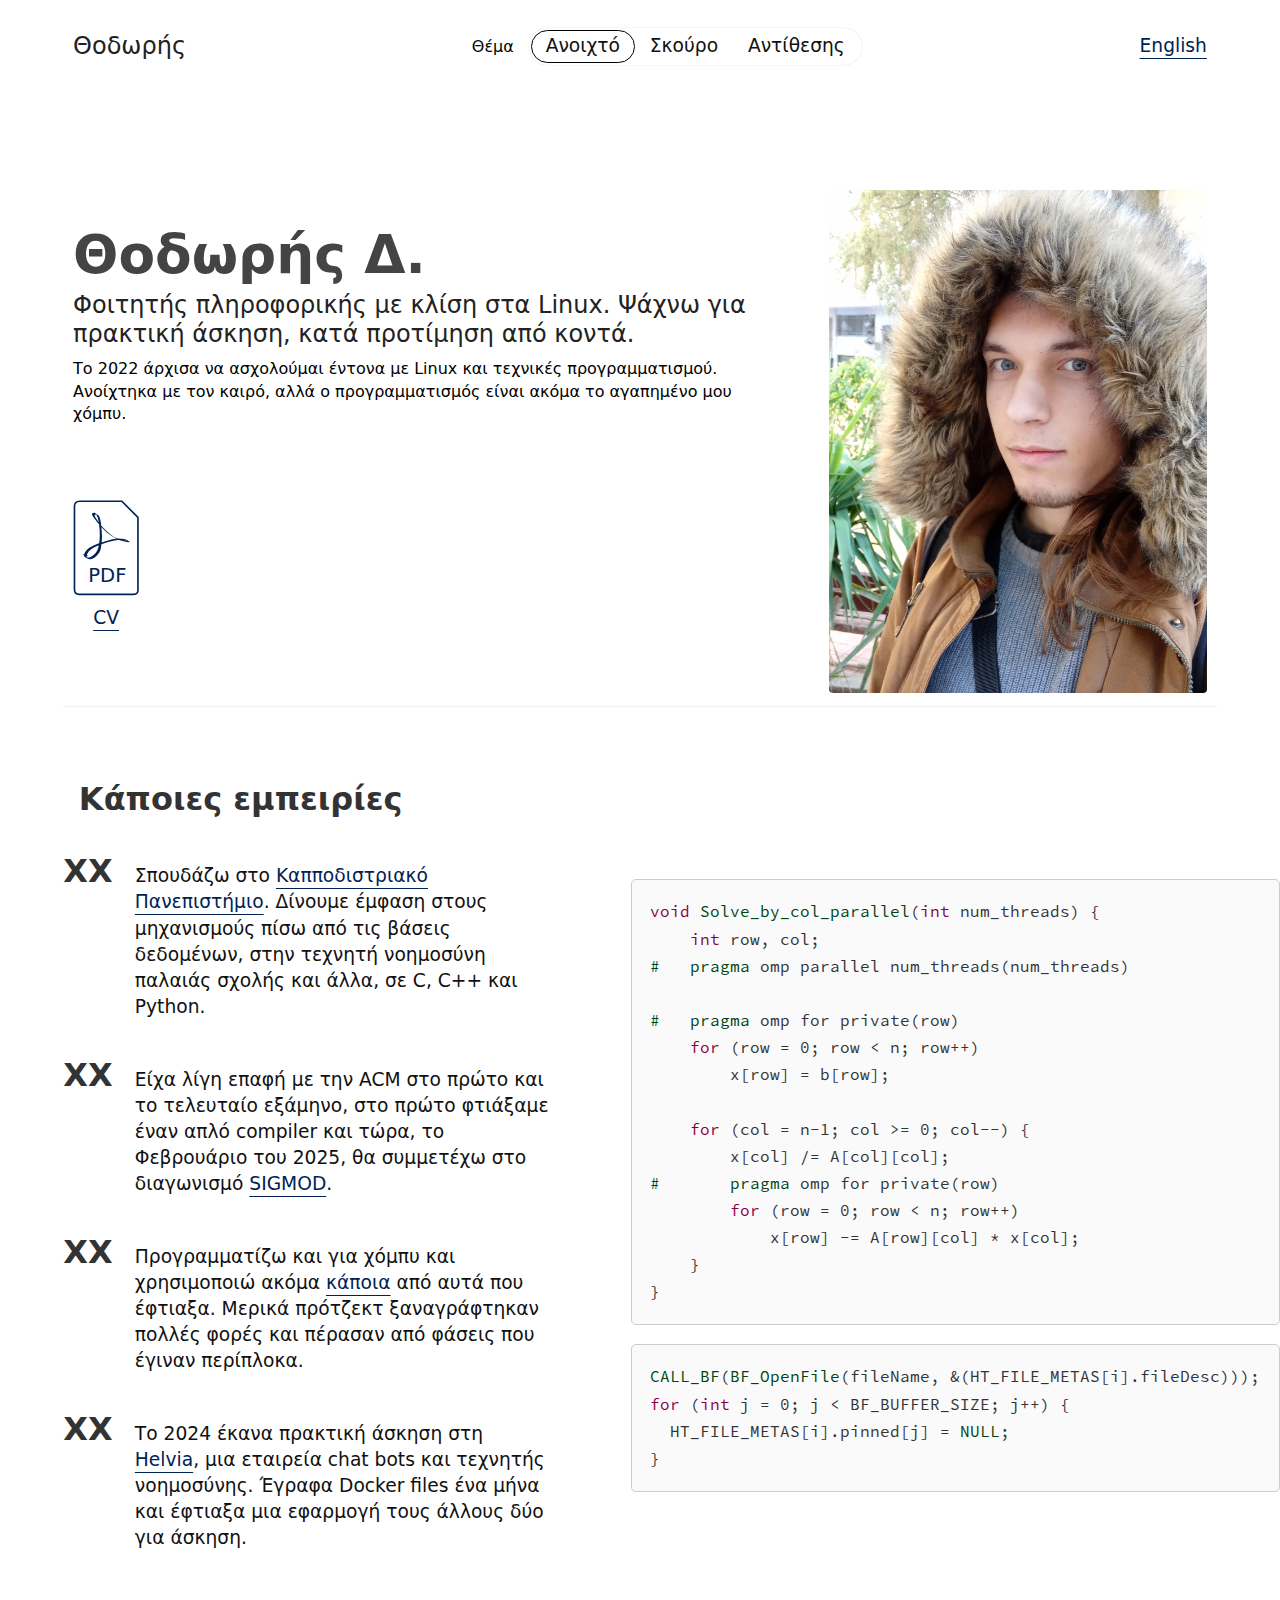
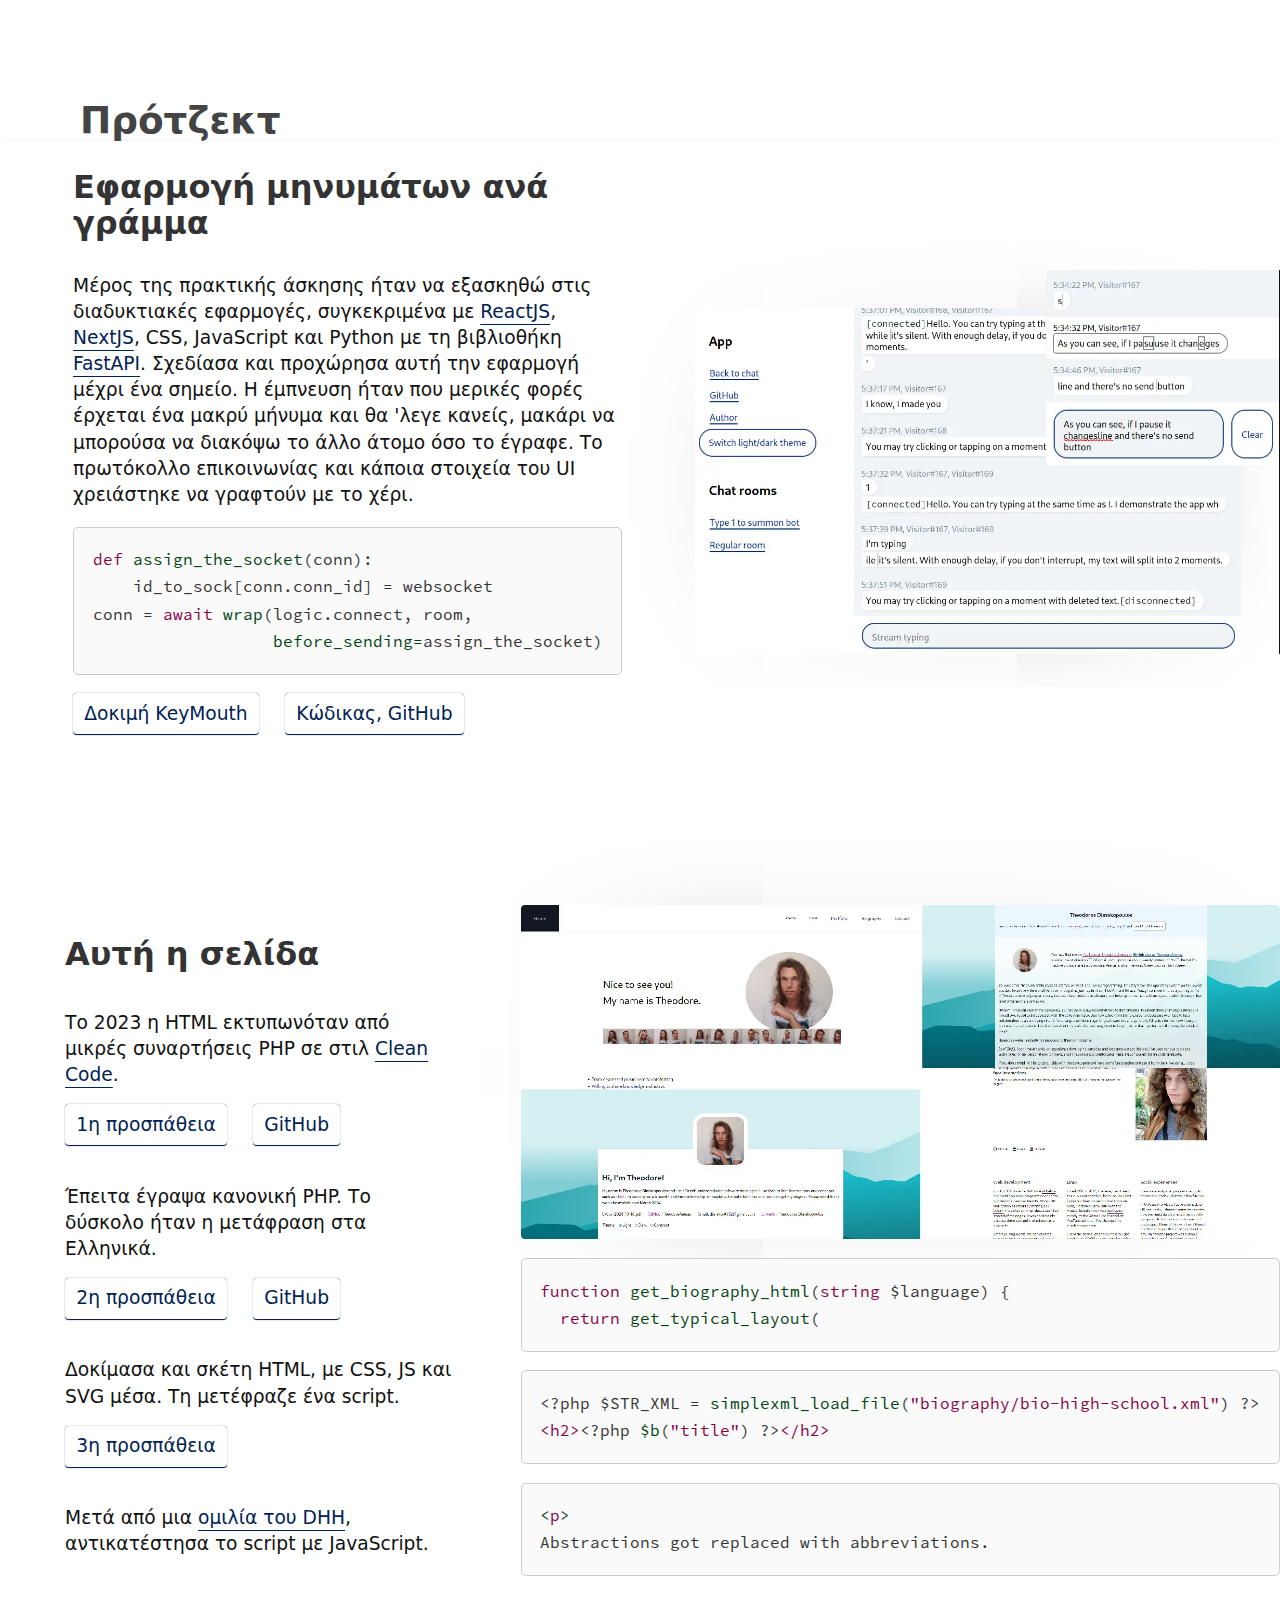
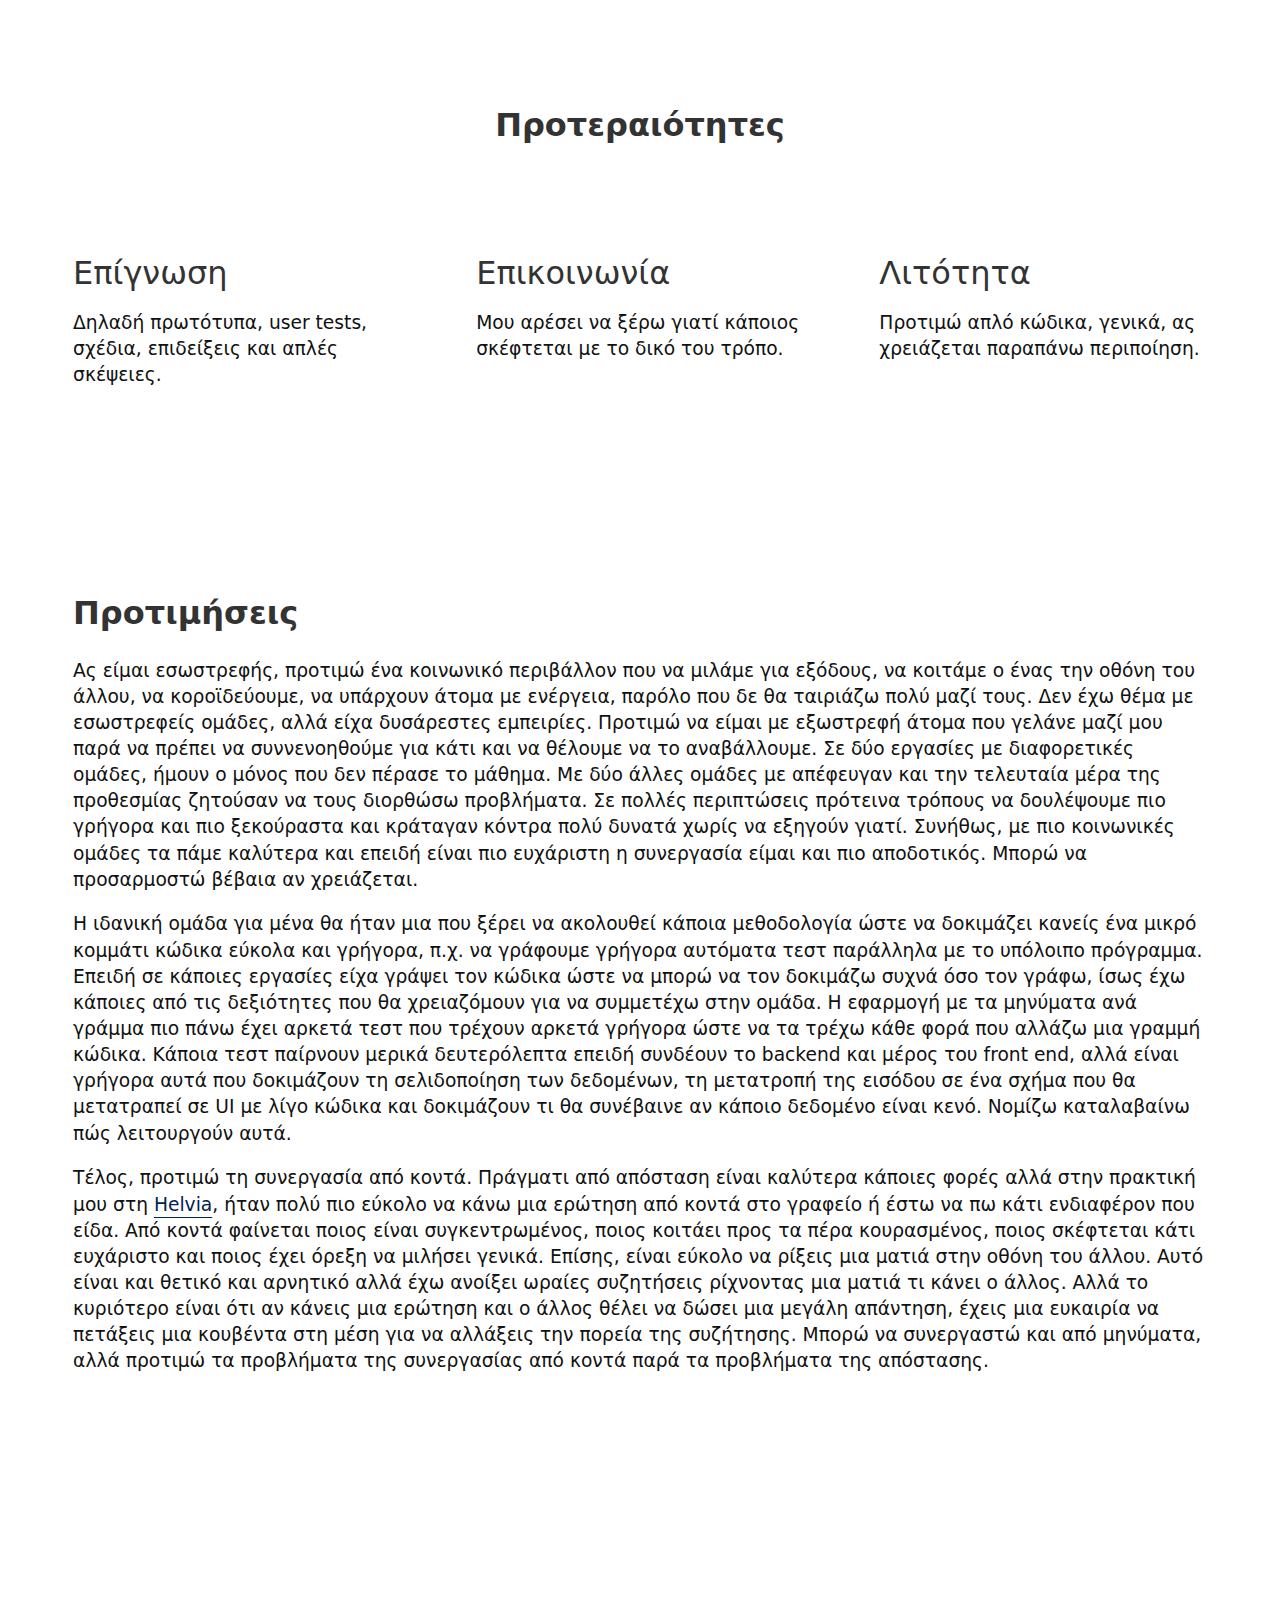
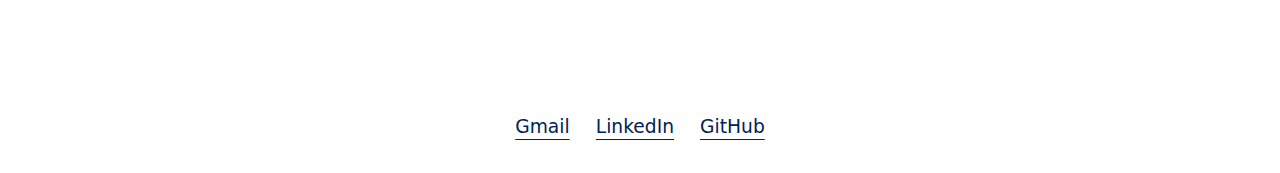
==== index-el.html @ aaf37c6c "could serve it like this" ====
<!DOCTYPE HTML>
<html lang="el">
  <head>
    <title>Θοδωρής Δημακόπουλος</title>
    <meta name="description" content="Χαρτοφυλάκιο για εργοδότες">
    <meta name="viewport" content="width=device-width, initial-scale=1">
    <meta charset="UTF-8">
    <meta name="robots" content="index, follow">
    <link rel="icon" href="favicon.ico">
    <link rel="stylesheet" href="style.css">
    <script src="globals.js"></script>
  </head>
  <body>
    <div id="localization-structure">
      <ol>
        <li>
          <ol>
            <li>Θοδωρής</li>
            <li>Θέμα</li>
            <li>
              <ol>
                <li>Ανοιχτό</li>
                <li>Σκούρο</li>
                <li>Αντίθεσης</li>
              </ol>
            </li>
            <li><u at=english>English</u></li>
          </ol>
          <li>
            <h2>
              <span></span><b>Θοδωρής Δ.</b>
            </h2>
            <big>
              Φοιτητής πληροφορικής με κλίση στα Linux. Ψάχνω για πρακτική άσκηση, κατά προτίμηση από κοντά.
            </big>
            <p>
              Το 2022 άρχισα να ασχολούμαι έντονα με Linux και τεχνικές προγραμματισμού. Ανοίχτηκα με τον καιρό, αλλά ο προγραμματισμός είναι ακόμα το αγαπημένο μου χόμπυ.
            </p>
            <i>αντρικό πρόσωπο με χνουδωτή κουκούλα, μαλλί κάτω από τον όμο και πράσινα μάτια</i>
          </li>
        </li>
        <li>
          <h2>Κάποιες εμπειρίες</h2>
          <ol>
            <li>
              Σπουδάζω στο <u at=uni>Καπποδιστριακό Πανεπιστήμιο</u>. Δίνουμε έμφαση στους μηχανισμούς πίσω από τις βάσεις δεδομένων, στην τεχνητή νοημοσύνη παλαιάς σχολής και άλλα, σε C, C++ και Python.
            </li>
            <li>
              Είχα λίγη επαφή με την ACM στο πρώτο και το τελευταίο εξάμηνο, στο πρώτο φτιάξαμε έναν απλό compiler και τώρα, το Φεβρουάριο του 2025, θα συμμετέχω στο διαγωνισμό <u at=sigmod>SIGMOD</u>.
            </li>
            <li>
              Προγραμματίζω και για χόμπυ και χρησιμοποιώ ακόμα <u at=scmd>κάποια</u> από αυτά που έφτιαξα. Μερικά πρότζεκτ ξαναγράφτηκαν πολλές φορές και πέρασαν από φάσεις που έγιναν περίπλοκα.
            </li>
            <li>
              Το 2024 έκανα πρακτική άσκηση στη <u at=helvia>Helvia</u>, μια εταιρεία chat bots και τεχνητής νοημοσύνης. Έγραφα Docker files ένα μήνα και έφτιαξα μια εφαρμογή τους άλλους δύο για άσκηση.
            </li>
          </ol>
        </li>
        <li>
          <h2>Πρότζεκτ</h2>
          <ol>
            <li>
              <h3><u at=keymouth>Εφαρμογή μηνυμάτων ανά γράμμα</u></h3>
              <p>
                Μέρος της πρακτικής άσκησης ήταν να εξασκηθώ στις διαδυκτιακές εφαρμογές, συγκεκριμένα με <u at=reactjs>ReactJS</u>, <u at=nextjs>NextJS</u>, CSS, JavaScript και Python με τη βιβλιοθήκη <u at=fastapi>FastAPI</u>. Σχεδίασα και προχώρησα αυτή την εφαρμογή μέχρι ένα σημείο. Η έμπνευση ήταν που μερικές φορές έρχεται ένα μακρύ μήνυμα και θα 'λεγε κανείς, μακάρι να μπορούσα να διακόψω το άλλο άτομο όσο το έγραφε. Το πρωτόκολλο επικοινωνίας και κάποια στοιχεία του UI χρειάστηκε να γραφτούν με το χέρι.
              </p>
              <p>Δοκιμή KeyMouth</p>
              <p>Κώδικας, GitHub</p>
              <i>Εφαρμογή μηνυμάτων που το πεδίο εισαγωγής λέει stream typing και ένα πλαϊνό μενού έχει συνδέσμους σε δύο εικονικά δωμάτια και στο GitHub.</i>
              <i>Εφαρμογή μηνυμάτων με κουμπί clear αντί για κουμπί αποστολή, το πεδίο εισαγωγής έχει το ίδιο κείμενο με δύο μηνύματα και τα σβησμένα γράμματα φαίνονται και έχουν και περίγραμμα.</i>
            </li>
            <li>
              <h3><u at=pfgh>Αυτή η σελίδα</u></h3>
              <p>
                Το 2023 η HTML εκτυπωνόταν από μικρές συναρτήσεις PHP σε στιλ <u at=cleancode>Clean Code</u>.
              </p>
              <u at=pf1>1η προσπάθεια</u>
              <u at=pf1gh>GitHub</u>
              <p>
                Έπειτα έγραψα κανονική PHP. Το δύσκολο ήταν η μετάφραση στα Ελληνικά.
              </p>
              <u at=pf2>2η προσπάθεια</u>
              <u at=pf2gh>GitHub</u>
              <p>
                Δοκίμασα και σκέτη HTML, με CSS, JS και SVG μέσα. Τη μετέφραζε ένα script.
              </p>
              <u at=pf3>3η προσπάθεια</u>
              <p>
                Μετά από μια <u at=nobuild>ομιλία του DHH</u>, αντικατέστησα το script με JavaScript.
              </p>
              <i>
                Τέσσερις οθόνες με ιστοσελίδα με το ίδιο πρόσωπο όπως αυτή αλλά διαφορετικά σχήματα, οι δύο έχουν βουνά στο υπόβαθρο.
              </i>
            </li>
          </ol>
        </li>
        <li>
          <h2>Προτεραιότητες</h2>
          <h3>Επίγνωση</h3>
          <p>
            Δηλαδή πρωτότυπα, user tests, σχέδια, επιδείξεις και απλές σκέψειες.
          </p>
          <h3>Επικοινωνία</h3>
          <p>
            Μου αρέσει να ξέρω γιατί κάποιος σκέφτεται με το δικό του τρόπο.
          </p>
          <h3>Λιτότητα</h3>
          <p>
            Προτιμώ απλό κώδικα, γενικά, ας χρειάζεται παραπάνω περιποίηση.
          </p>
        </li>
        <li>
          <h2>Προτιμήσεις</h2>
          <p>
            Ας είμαι εσωστρεφής, προτιμώ ένα κοινωνικό περιβάλλον που να μιλάμε για εξόδους, να κοιτάμε ο ένας την οθόνη του άλλου, να κοροϊδεύουμε, να υπάρχουν άτομα με ενέργεια, παρόλο που δε θα ταιριάζω πολύ μαζί τους. Δεν έχω θέμα με εσωστρεφείς ομάδες, αλλά είχα δυσάρεστες εμπειρίες. Προτιμώ να είμαι με εξωστρεφή άτομα που γελάνε μαζί μου παρά να πρέπει να συννενοηθούμε για κάτι και να θέλουμε να το αναβάλλουμε. Σε δύο εργασίες με διαφορετικές ομάδες, ήμουν ο μόνος που δεν πέρασε το μάθημα. Με δύο άλλες ομάδες με απέφευγαν και την τελευταία μέρα της προθεσμίας ζητούσαν να τους διορθώσω προβλήματα. Σε πολλές περιπτώσεις πρότεινα τρόπους να δουλέψουμε πιο γρήγορα και πιο ξεκούραστα και κράταγαν κόντρα πολύ δυνατά χωρίς να εξηγούν γιατί. Συνήθως, με πιο κοινωνικές ομάδες τα πάμε καλύτερα και επειδή είναι πιο ευχάριστη η συνεργασία είμαι και πιο αποδοτικός. Μπορώ να προσαρμοστώ βέβαια αν χρειάζεται.
          </p>
          <p>
            Η ιδανική ομάδα για μένα θα ήταν μια που ξέρει να ακολουθεί κάποια μεθοδολογία ώστε να δοκιμάζει κανείς ένα μικρό κομμάτι κώδικα εύκολα και γρήγορα, π.χ. να γράφουμε γρήγορα αυτόματα τεστ παράλληλα με το υπόλοιπο πρόγραμμα. Επειδή σε κάποιες εργασίες είχα γράψει τον κώδικα ώστε να μπορώ να τον δοκιμάζω συχνά όσο τον γράφω, ίσως έχω κάποιες από τις δεξιότητες που θα χρειαζόμουν για να συμμετέχω στην ομάδα. Η εφαρμογή με τα μηνύματα ανά γράμμα πιο πάνω έχει αρκετά τεστ που τρέχουν αρκετά γρήγορα ώστε να τα τρέχω κάθε φορά που αλλάζω μια γραμμή κώδικα. Κάποια τεστ παίρνουν μερικά δευτερόλεπτα επειδή συνδέουν το backend και μέρος του front end, αλλά είναι γρήγορα αυτά που δοκιμάζουν τη σελιδοποίηση των δεδομένων, τη μετατροπή της εισόδου σε ένα σχήμα που θα μετατραπεί σε UI με λίγο κώδικα και δοκιμάζουν τι θα συνέβαινε αν κάποιο δεδομένο είναι κενό. Νομίζω καταλαβαίνω πώς λειτουργούν αυτά.
          </p>
          <p>
            Τέλος, προτιμώ τη συνεργασία από κοντά. Πράγματι από απόσταση είναι καλύτερα κάποιες φορές αλλά στην πρακτική μου στη <u at=helvia>Helvia</u>, ήταν πολύ πιο εύκολο να κάνω μια ερώτηση από κοντά στο γραφείο ή έστω να πω κάτι ενδιαφέρον που είδα. Από κοντά φαίνεται ποιος είναι συγκεντρωμένος, ποιος κοιτάει προς τα πέρα κουρασμένος, ποιος σκέφτεται κάτι ευχάριστο και ποιος έχει όρεξη να μιλήσει γενικά. Επίσης, είναι εύκολο να ρίξεις μια ματιά στην οθόνη του άλλου. Αυτό είναι και θετικό και αρνητικό αλλά έχω ανοίξει ωραίες συζητήσεις ρίχνοντας μια ματιά τι κάνει ο άλλος. Αλλά το κυριότερο είναι ότι αν κάνεις μια ερώτηση και ο άλλος θέλει να δώσει μια μεγάλη απάντηση, έχεις μια ευκαιρία να πετάξεις μια κουβέντα στη μέση για να αλλάξεις την πορεία της συζήτησης. Μπορώ να συνεργαστώ και από μηνύματα, αλλά προτιμώ τα προβλήματα της συνεργασίας από κοντά παρά τα προβλήματα της απόστασης.
          </p>
        </li>
      </ol>
    </div>
  </body>
</html>
---- style.css ----
/*
 Copyright (c) 2024 Dimakopoulos Theodoros <dimakopt732@gmail.com>
 See LICENSE.
 Search for the string "/*---" in this file to jump to sections.
*/


/*--- Colors ---*/

:root { color-scheme: light dark; }

[data-sch=light] .bg { background-color: #fff; }
[data-sch=light] a,
[data-sch=light] a.fs1 { color: #025; }
[data-sch=light] a:visited { color: #302; }
[data-sch=light] .fs1, [data-sch=light] .fs1Marker::marker { color: #000; }
[data-sch=light] .fs2, [data-sch=light] .fs2Marker::marker { color: #111; }
[data-sch=light] .fs3, [data-sch=light] .fs3Marker::marker { color: #222; }
[data-sch=light] .fs4, [data-sch=light] .fs4Marker::marker { color: #333; }
[data-sch=light] .fs5, [data-sch=light] .fs5Marker::marker { color: #444; }
[data-sch=light] .fs6, [data-sch=light] .fs6Marker::marker { color: #444; }

[data-sch=contr] .bg { background-color: #000; }
[data-sch=contr] a,
[data-sch=contr] a.fs1 { color: #ff0; }
[data-sch=contr] a:visited { color: #ffa; }

.bg { background-color: #333; }
a,
a.fs1 { color: #bcf; }
a:visited { color: #dcd; }
.fs1, .fs1Marker::marker { color: #eee; }
.fs2, .fs2Marker::marker { color: #ddd; }
.fs3, .fs3Marker::marker { color: #ccc; }
.fs4, .fs4Marker::marker { color: #bbb; }
.fs5, .fs5Marker::marker { color: #bbb; }
.fs6, .fs6Marker::marker { color: #bbb; }

[data-sch=light] .code1 b { color: #804; }
[data-sch=light] .code1 i { color: #041; }
[data-sch=light] .code1 {
    background-color: #fafafa;
    border: 1px solid #ccc;
    color: #333;
}

[data-sch=contr] .code1 b { color: #ff0; }
[data-sch=contr] .code1 i { color: #fff; }
[data-sch=contr] .code1 {
    background-color: #000;
    border: 1px solid #777;
    color: #fff;
}

.code1 b { color: #da8; }
.code1 i { color: #dad; }
.code1 {
    background-color: #282828;
    border: 1px solid #444;
    color: #ccc;
}


/*--- Class independent styling ---*/

body { font-family: system-ui,sans-serif; margin: 0; }
a { text-underline-offset: 0.3em; }
input, label { cursor: pointer; }


/*--- Outlined links ---*/

.outlined {
    border-radius: 4px; border-bottom: 1px solid;
    display: inline-block; padding: 0.4em 0.6em;
    text-decoration: none;
    box-shadow: 0 0 1px 0;
}


/*--- Code snippets ---*/

pre.code1 { overflow-x: scroll; padding: 1em; border-radius: 5px; }
pre.code1 > code { font-size: 12pt; }
pre.code1 b { font-weight: normal; }
pre.code1 i { font-style: normal; }
pre.code1 code { font-family: source-code-pro-regular,monospace; }
@font-face {
    font-family: source-code-pro-regular;
    src: url(r/source-code-pro-regular.otf);
}


/*--- Header and lists ---*/

.ls1 { display: flex; flex-wrap: wrap; column-gap: 1.4em; padding: 0; }
.ls1 > li { list-style: none; }
.ls1 > li > a { display: flex; align-items: center; gap: 0.4em; padding: 1em 0; }
.ls2 { padding: 0; margin: 0.5em 0; list-style: none; }
.ls2 > li > label { display: inline-block; padding: 0.2em 0; }
.column { margin: 0 auto; max-width: 30cm; padding: 0 1rem; }
.column2 { margin: 0 auto; max-width: 60cm; padding: 0; }
.header { position: relative; }

.pdfAnchor {
    display: flex; flex-direction: column; align-items: center; gap: 0.5em;
    margin: 4em 0;
}


/*--- Fonts ---*/

.fs1, .fs1Marker::marker { font-size: 12pt; line-height: 1.4em; }
.fs2, .fs2Marker::marker { font-size: 14pt; line-height: 1.4em; }
.fs3, .fs3Marker::marker { font-size: 18pt; line-height: 1.2em; }
.fs4, .fs4Marker::marker { font-size: 24pt; line-height: 1.1em; }
.fs5, .fs5Marker::marker { font-size: 28pt; line-height: 1em; }
.fs6, .fs6Marker::marker { font-size: 32pt; line-height: 1em; }
.fwn { font-weight: normal; }
.bigMarker::marker { font-weight: bold; content: "XX  "; }


/*--- Images and flexing ---*/

.txtcent { text-align: center; }
.img { display: block; border-radius: 4px; }
.flex { display: flex; }
.w3-100 { width: min(12cm, 100%); }
.w100 { width: 100%; }
.flexac { display: flex; align-items: center; }
.flexjc { display: flex; justify-content: center; }
.flexw { flex-wrap: wrap; }
.spc { justify-content: space-between; }
.nolist { list-style: none; padding: 0; }


/*--- Spacing ---*/

.m20 { margin: 0.6rem 0; }
.m30 { margin: 1rem 0; }
.m40 { margin: 2em 0; }
.ml2 { margin-left: 0.2em; }
.ml3 { margin-left: 0.5em; }
.ml4 { margin-left: 1em; }
.ml5 { margin-left: 4em; }
.mt0 { margin-top: 0; }
.mt1 { margin-top: 1.4cm; }
.mt2 { margin-top: 1.8cm; }
.mt3 { margin-top: 2.2cm; }
.mt4 { margin-top: 2.6cm; }
.mt5 { margin-top: 3.0cm; }
.p20 { padding: 1rem 0; }
.p30 { padding: 2rem 0; }
.pl3 { padding-left: 1em; }
.pl4 { padding-left: 2em; }
.pl5 { padding-left: 3em; }
.pr2 { padding-right: 0.3em; }
.pr3 { padding-right: 1em; }
.pr4 { padding-right: 2em; }
.pt2 { padding-top: 1rem; }
.gap3 { column-gap: 1cm; }
.gap4 { column-gap: 2cm; }


/*--- Dekstop - only CSS ---*/

@media (min-width: 20cm) {
    .wide-flex { display: flex; }
    .wide-fix-size { width: min(10cm, 40vw); }
    .fs6 { font-size: 40pt; line-height: 1em; }
    .mt1 { margin-top: 2cm; }
    .mt2 { margin-top: 3cm; }
    .mt3 { margin-top: 4cm; }
    .mt4 { margin-top: 5cm; }
    .mt5 { margin-top: 8cm; }
    .pdfAnchor { width: max-content; }
    .cards1 {
        display: grid;
        gap: 1cm 2cm;
        grid-template-columns: repeat(auto-fit, minmax(min(100%, 5cm), 1fr));
    }
}

.pad-like-card { padding-left: 1rem; }
.card11 { margin: 1rem; }
@media (min-width: 30cm) {
    .card1 {
        display: grid;
        grid-template-columns: 1fr 6fr 1fr 8fr;
        grid-template-areas: "_1 tt _2 ii";
        align-items: center;
    }
    .pad-like-card { padding-left: 6.25%; }
    .card11 { grid-area: tt; margin: 0; }
    .card12 { grid-area: ii; }
}


/*--- The 2 overlapping images ---*/

.overlapping-images {
    position: relative;
    padding-top: 1cm;
    padding-right: 1cm;
    border-right: 1px solid;
    box-sizing: border-box;
}
.small-up-right {
    position: absolute; top: 0; right: 0; width: 40%;
}
.shadow {
    box-shadow: 0 0 4cm -3cm;
}
.faded-underline {
    box-shadow: 0 3px 3px -5px;
}


/*--- From my widgets template ---*/

fieldset.inp-pill-choice {
    border: none;
    padding: 0;
    margin: 0.5em 0;
    display: flex;
    flex-wrap: wrap;
    align-items: center;
}
fieldset.inp-pill-choice > legend {
    padding: calc(0.2em + 4px) 0;
    padding-right: 0.8em;
    float: left;
}
fieldset.inp-pill-choice > ol {
    list-style: none;
    padding: 2px;
    margin: 0;
    display: inline-block;
    border-radius: 1em;
    box-shadow: currentColor 0 0 3px -2px;
}
fieldset.inp-pill-choice > ol > li {
    display: inline-block;
}
fieldset.inp-pill-choice > ol > li > label {
    padding: 0.2em 0.8em;
    position: relative;
    display: inline-block;
}
@supports (appearance: none) {
    fieldset.inp-pill-choice > ol > li > label > input[type="radio"] {
        appearance: none;
        position: absolute;
        top: 0;
        left: 0;
        bottom: 0;
        right: 0;
        border-radius: 100vw;
        margin: 0;
        box-sizing: border-box;
        cursor: pointer;
    }
    fieldset.inp-pill-choice > ol > li > label > input[type="radio"]:checked {
        border: 1px solid;
    }
    fieldset.inp-pill-choice > ol > li > label > input[type="radio"]:hover:not(:checked) {
        box-shadow: currentColor 0 0 3px -1px;
    }
}
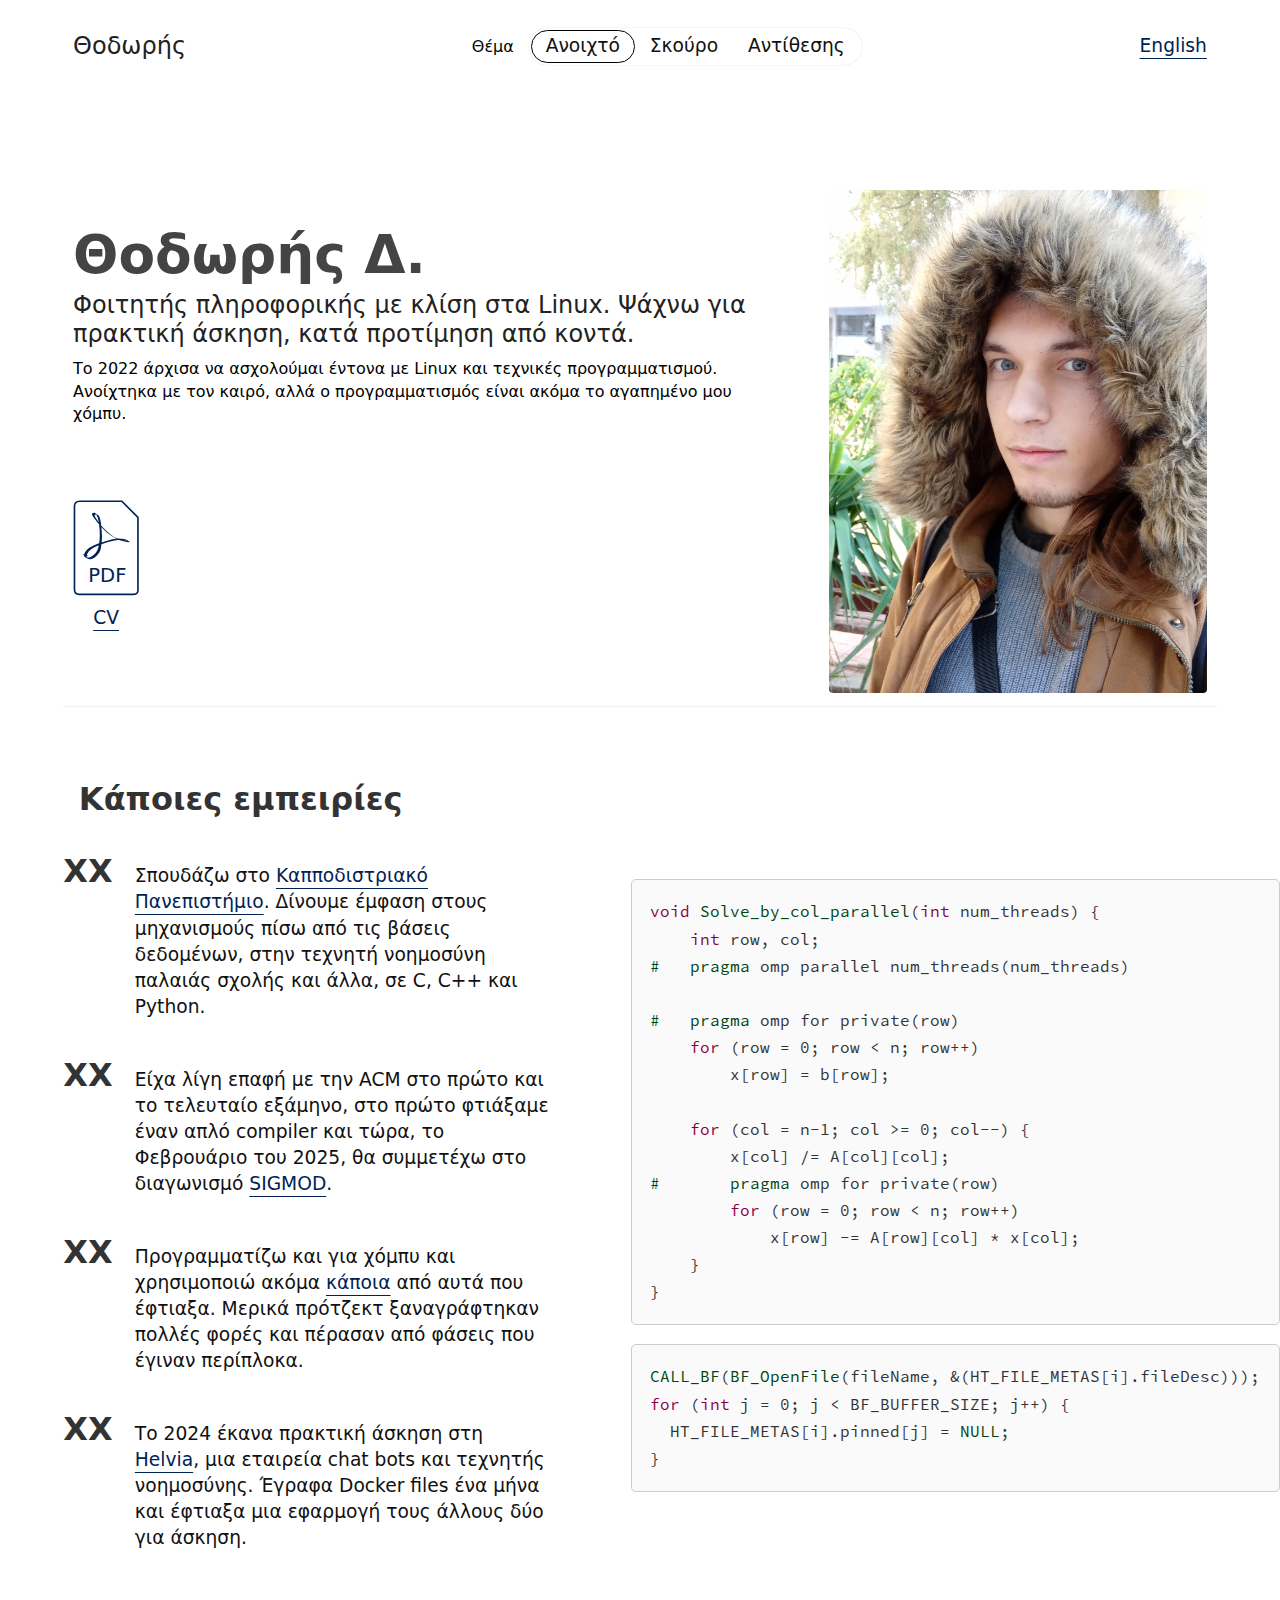
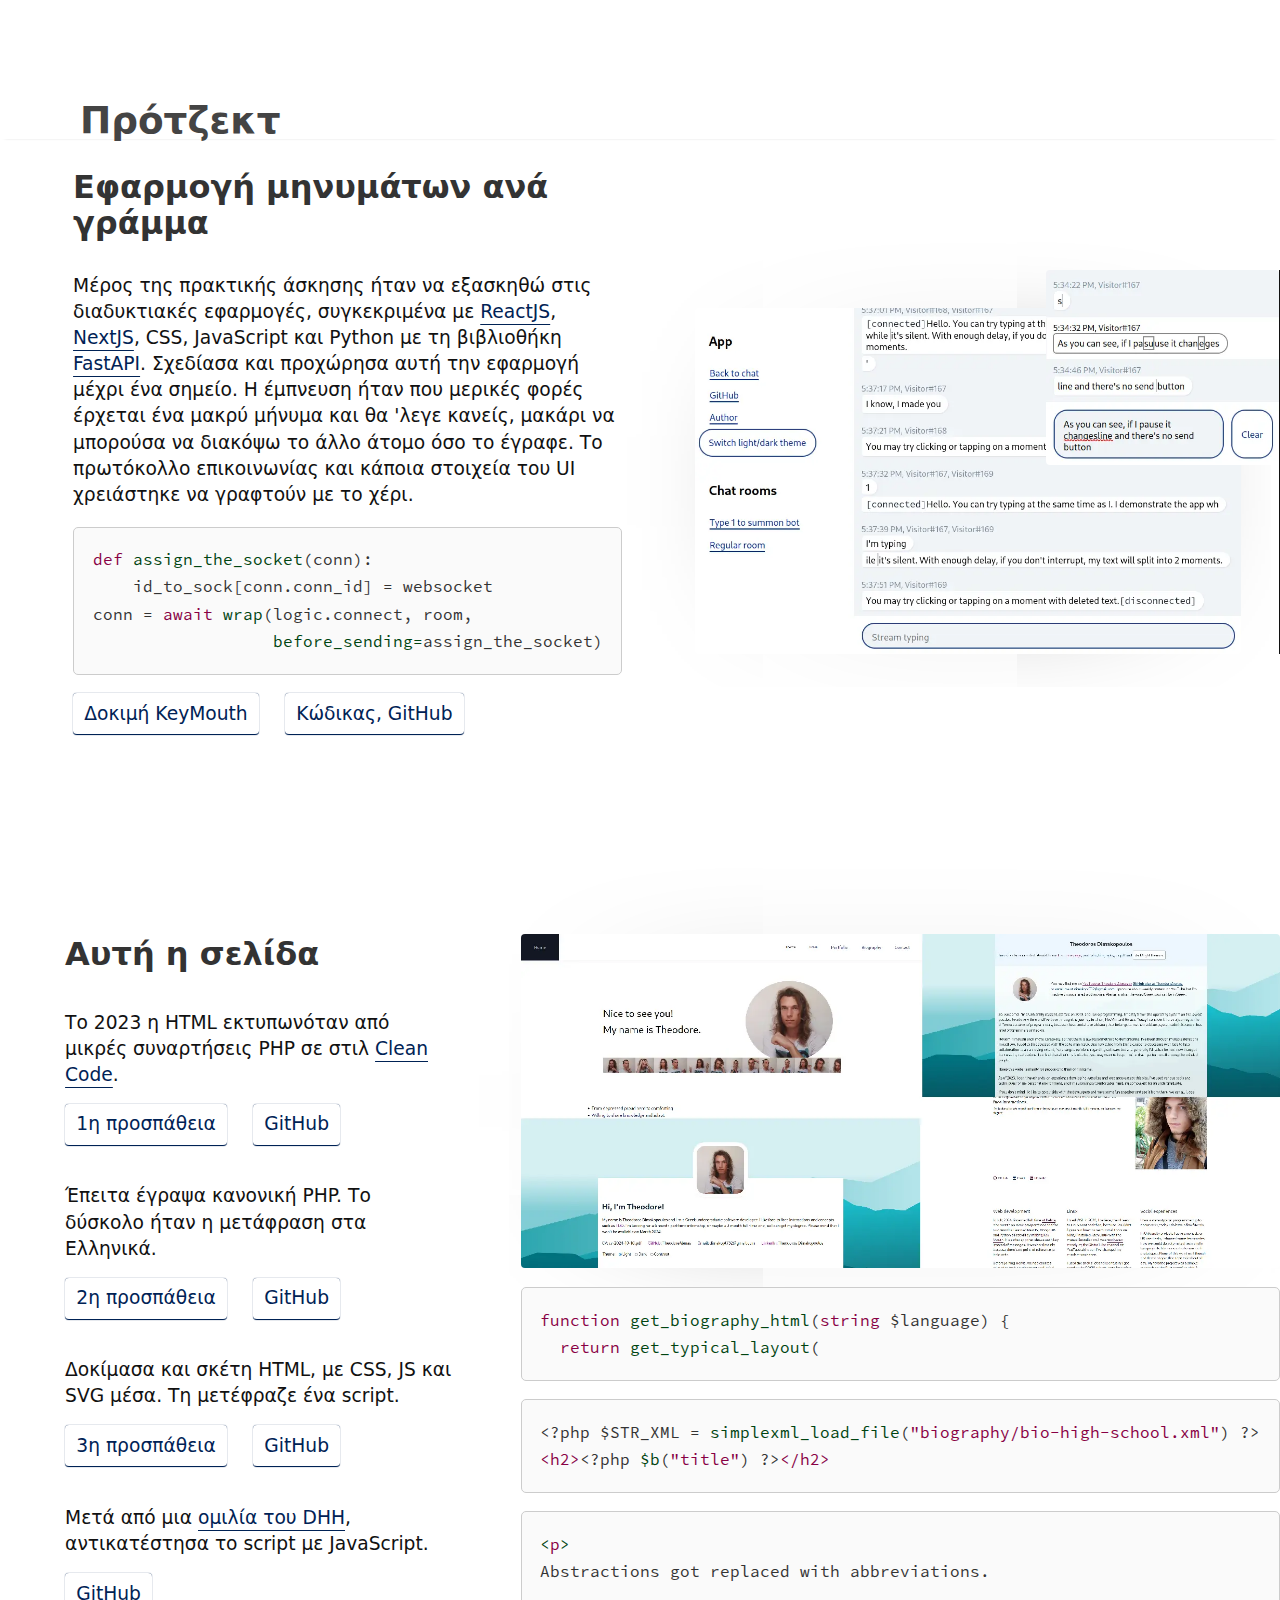
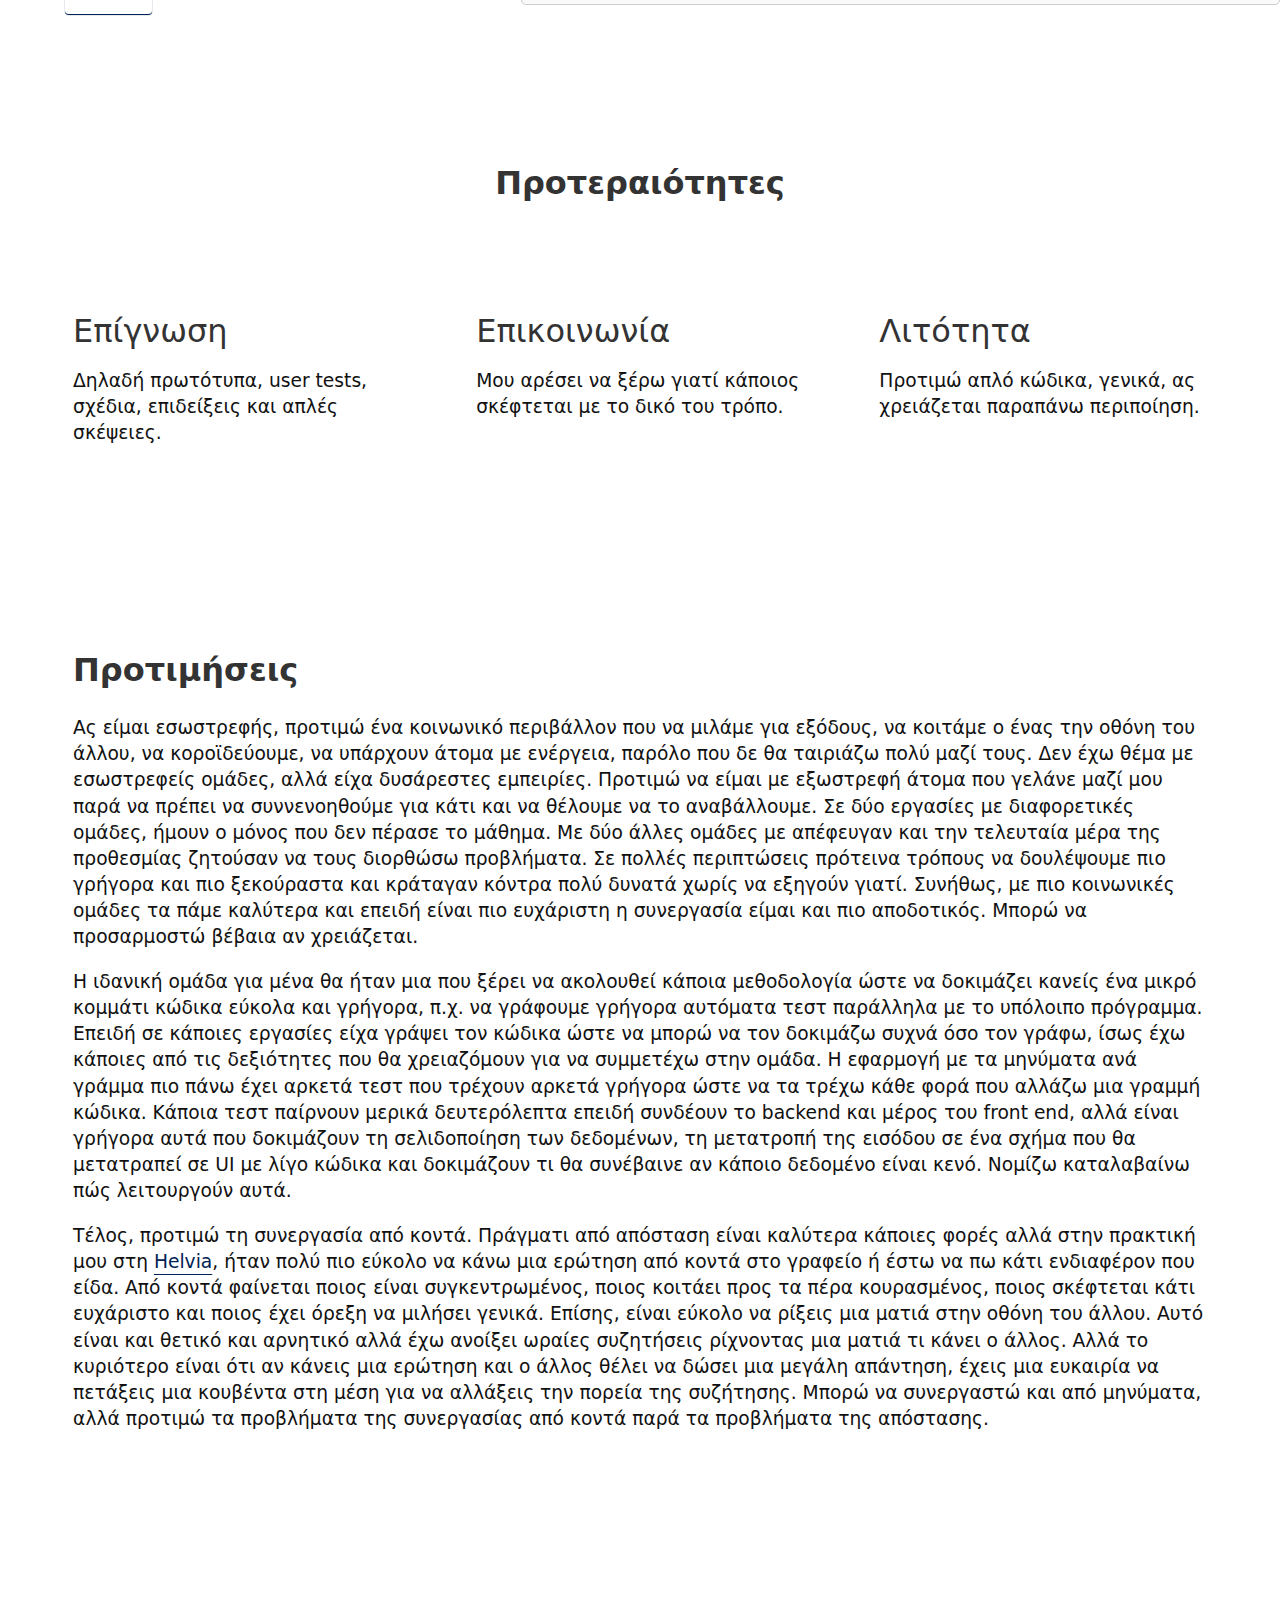
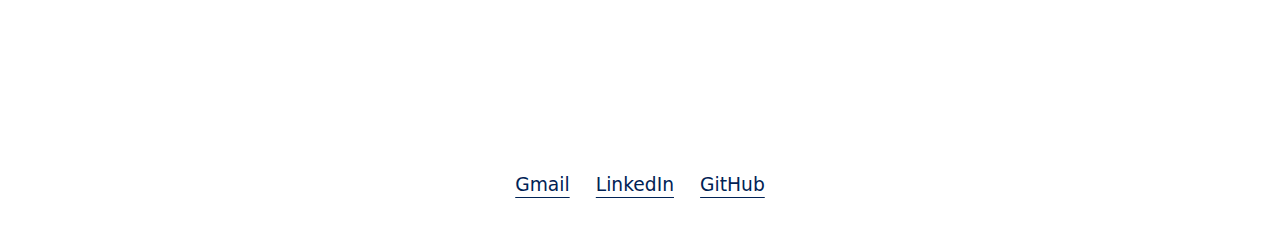
==== commit 749a9987: "added this site's github link" ====
--- a/index-el.html
+++ b/index-el.html
@@ -85,12 +85,12 @@
                 Δοκίμασα και σκέτη HTML, με CSS, JS και SVG μέσα. Τη μετέφραζε ένα script.
               </p>
               <u at=pf3>3η προσπάθεια</u>
+              <u at=pf3gh>GitHub</u>
               <p>
                 Μετά από μια <u at=nobuild>ομιλία του DHH</u>, αντικατέστησα το script με JavaScript.
               </p>
-              <i>
-                Τέσσερις οθόνες με ιστοσελίδα με το ίδιο πρόσωπο όπως αυτή αλλά διαφορετικά σχήματα, οι δύο έχουν βουνά στο υπόβαθρο.
-              </i>
+              <u at=pf4gh>GitHub</u>
+              <i>Τέσσερις οθόνες με ιστοσελίδα με το ίδιο πρόσωπο όπως αυτή αλλά διαφορετικά σχήματα, οι δύο έχουν βουνά στο υπόβαθρο.</i>
             </li>
           </ol>
         </li>
--- a/style.css
+++ b/style.css
@@ -122,7 +122,6 @@
 
 /*--- Images and flexing ---*/
 
-.txtcent { text-align: center; }
 .img { display: block; border-radius: 4px; }
 .flex { display: flex; }
 .w3-100 { width: min(12cm, 100%); }
@@ -179,6 +178,7 @@
         gap: 1cm 2cm;
         grid-template-columns: repeat(auto-fit, minmax(min(100%, 5cm), 1fr));
     }
+    .desktop-txtcent { text-align: center; }
 }
 
 .pad-like-card { padding-left: 1rem; }
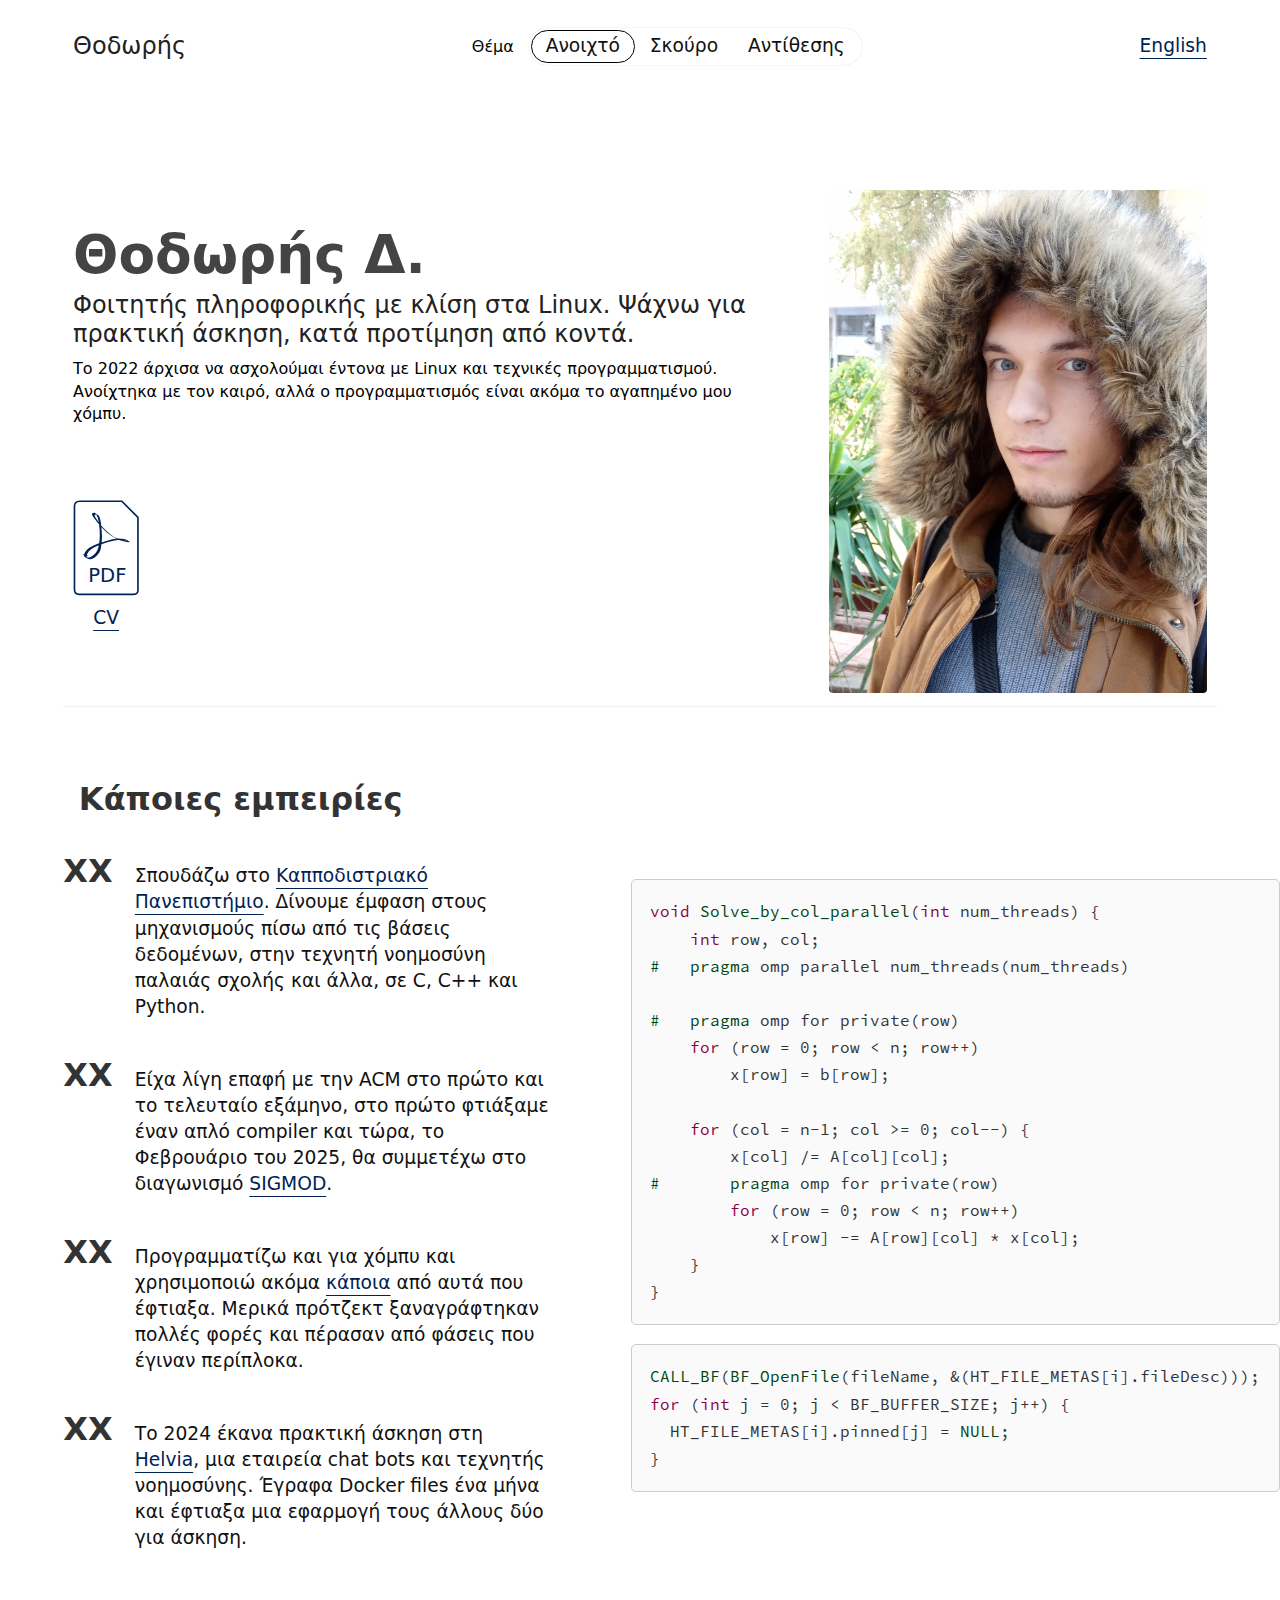
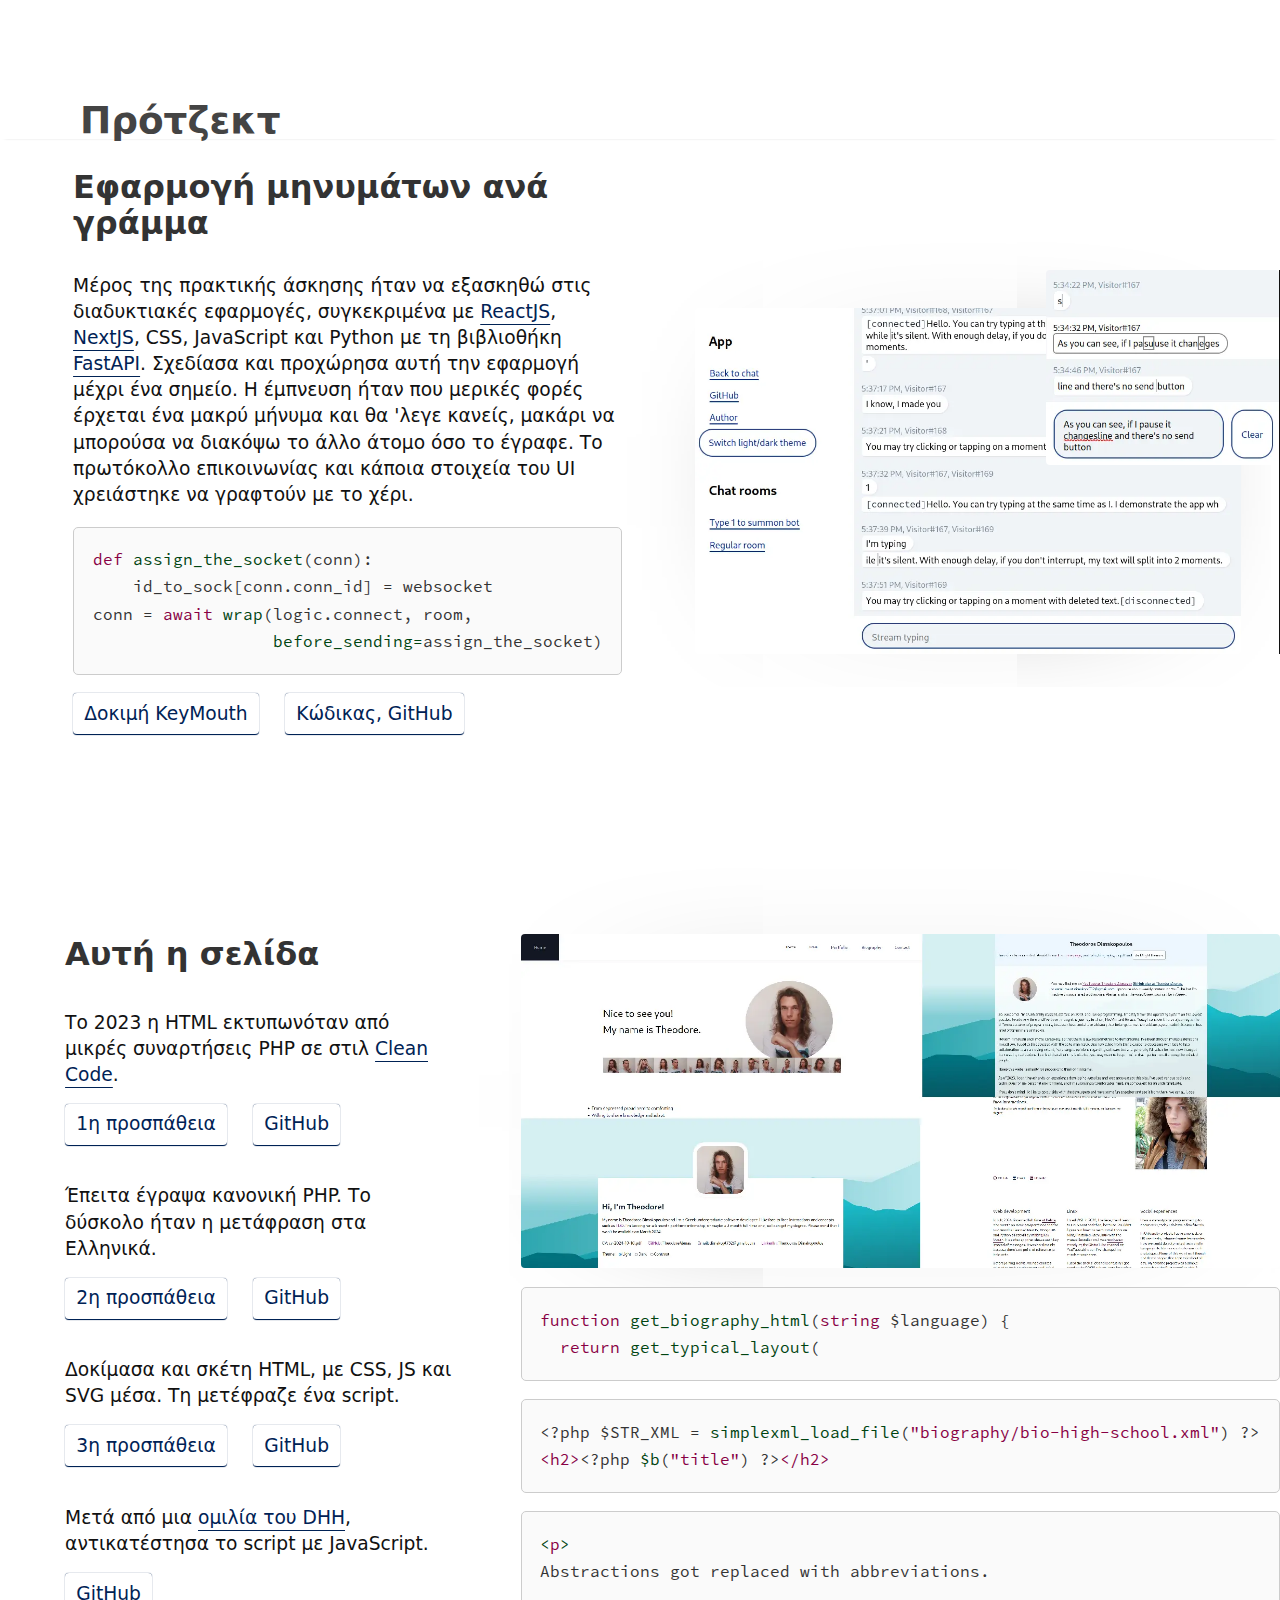
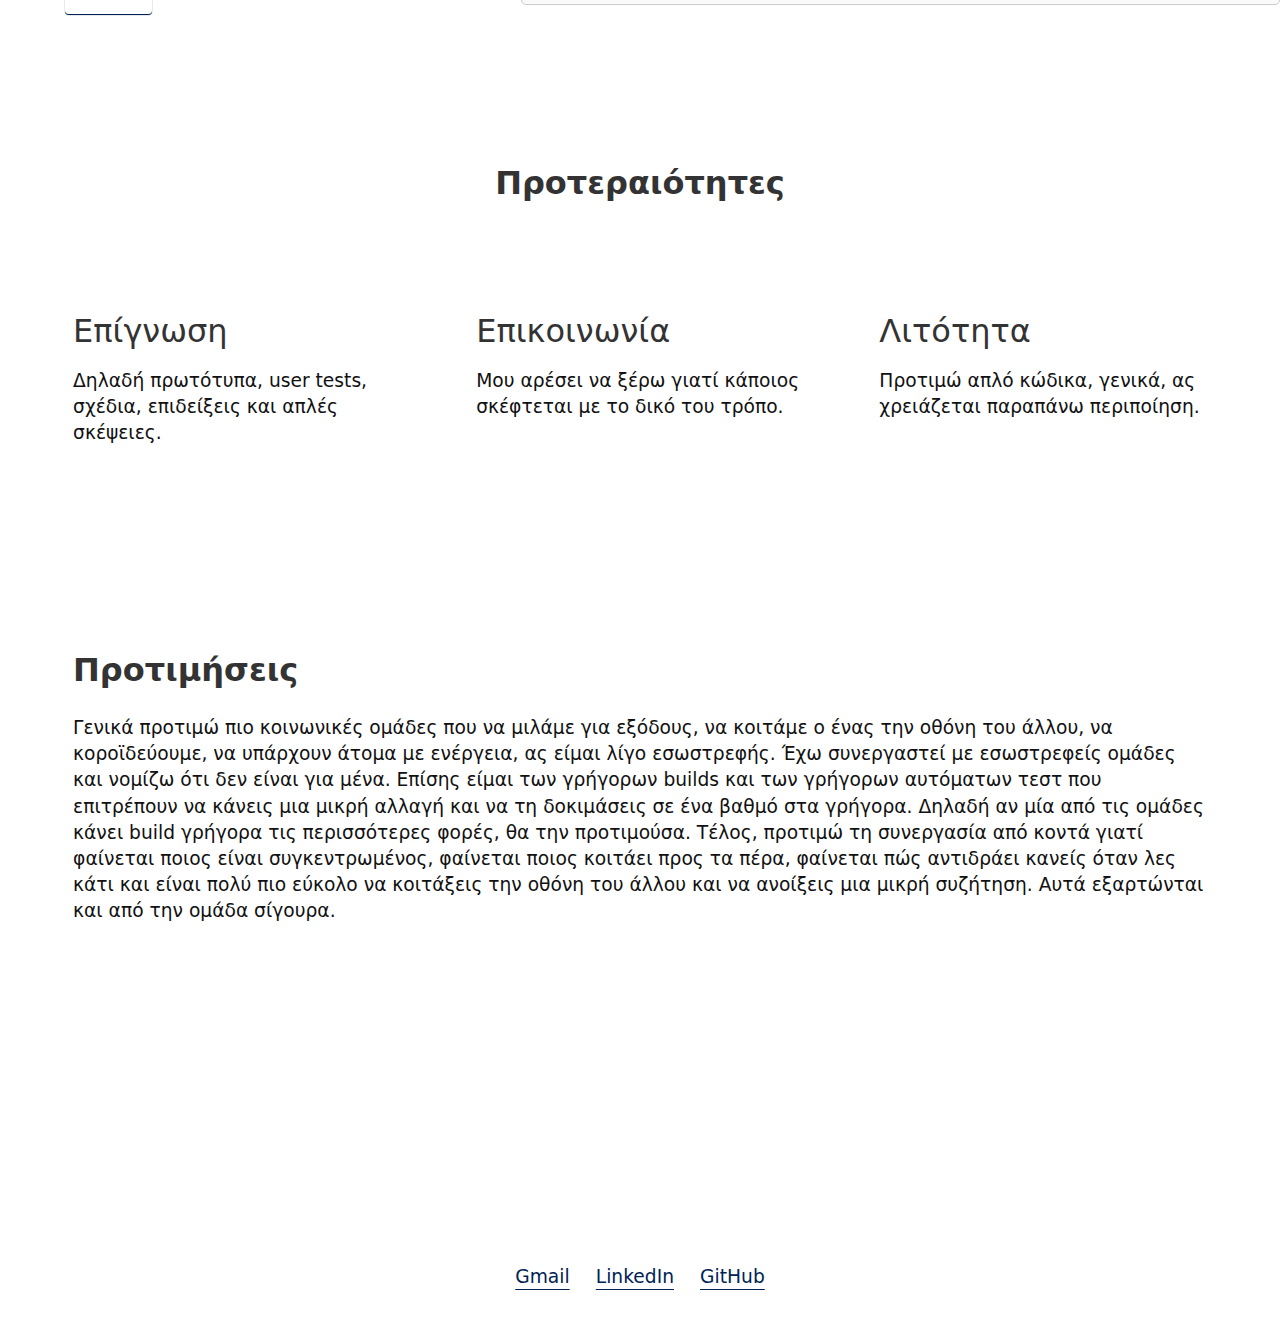
==== commit 81aaec76: "more polite preferences section" ====
--- a/index-el.html
+++ b/index-el.html
@@ -112,13 +112,7 @@
         <li>
           <h2>Προτιμήσεις</h2>
           <p>
-            Ας είμαι εσωστρεφής, προτιμώ ένα κοινωνικό περιβάλλον που να μιλάμε για εξόδους, να κοιτάμε ο ένας την οθόνη του άλλου, να κοροϊδεύουμε, να υπάρχουν άτομα με ενέργεια, παρόλο που δε θα ταιριάζω πολύ μαζί τους. Δεν έχω θέμα με εσωστρεφείς ομάδες, αλλά είχα δυσάρεστες εμπειρίες. Προτιμώ να είμαι με εξωστρεφή άτομα που γελάνε μαζί μου παρά να πρέπει να συννενοηθούμε για κάτι και να θέλουμε να το αναβάλλουμε. Σε δύο εργασίες με διαφορετικές ομάδες, ήμουν ο μόνος που δεν πέρασε το μάθημα. Με δύο άλλες ομάδες με απέφευγαν και την τελευταία μέρα της προθεσμίας ζητούσαν να τους διορθώσω προβλήματα. Σε πολλές περιπτώσεις πρότεινα τρόπους να δουλέψουμε πιο γρήγορα και πιο ξεκούραστα και κράταγαν κόντρα πολύ δυνατά χωρίς να εξηγούν γιατί. Συνήθως, με πιο κοινωνικές ομάδες τα πάμε καλύτερα και επειδή είναι πιο ευχάριστη η συνεργασία είμαι και πιο αποδοτικός. Μπορώ να προσαρμοστώ βέβαια αν χρειάζεται.
-          </p>
-          <p>
-            Η ιδανική ομάδα για μένα θα ήταν μια που ξέρει να ακολουθεί κάποια μεθοδολογία ώστε να δοκιμάζει κανείς ένα μικρό κομμάτι κώδικα εύκολα και γρήγορα, π.χ. να γράφουμε γρήγορα αυτόματα τεστ παράλληλα με το υπόλοιπο πρόγραμμα. Επειδή σε κάποιες εργασίες είχα γράψει τον κώδικα ώστε να μπορώ να τον δοκιμάζω συχνά όσο τον γράφω, ίσως έχω κάποιες από τις δεξιότητες που θα χρειαζόμουν για να συμμετέχω στην ομάδα. Η εφαρμογή με τα μηνύματα ανά γράμμα πιο πάνω έχει αρκετά τεστ που τρέχουν αρκετά γρήγορα ώστε να τα τρέχω κάθε φορά που αλλάζω μια γραμμή κώδικα. Κάποια τεστ παίρνουν μερικά δευτερόλεπτα επειδή συνδέουν το backend και μέρος του front end, αλλά είναι γρήγορα αυτά που δοκιμάζουν τη σελιδοποίηση των δεδομένων, τη μετατροπή της εισόδου σε ένα σχήμα που θα μετατραπεί σε UI με λίγο κώδικα και δοκιμάζουν τι θα συνέβαινε αν κάποιο δεδομένο είναι κενό. Νομίζω καταλαβαίνω πώς λειτουργούν αυτά.
-          </p>
-          <p>
-            Τέλος, προτιμώ τη συνεργασία από κοντά. Πράγματι από απόσταση είναι καλύτερα κάποιες φορές αλλά στην πρακτική μου στη <u at=helvia>Helvia</u>, ήταν πολύ πιο εύκολο να κάνω μια ερώτηση από κοντά στο γραφείο ή έστω να πω κάτι ενδιαφέρον που είδα. Από κοντά φαίνεται ποιος είναι συγκεντρωμένος, ποιος κοιτάει προς τα πέρα κουρασμένος, ποιος σκέφτεται κάτι ευχάριστο και ποιος έχει όρεξη να μιλήσει γενικά. Επίσης, είναι εύκολο να ρίξεις μια ματιά στην οθόνη του άλλου. Αυτό είναι και θετικό και αρνητικό αλλά έχω ανοίξει ωραίες συζητήσεις ρίχνοντας μια ματιά τι κάνει ο άλλος. Αλλά το κυριότερο είναι ότι αν κάνεις μια ερώτηση και ο άλλος θέλει να δώσει μια μεγάλη απάντηση, έχεις μια ευκαιρία να πετάξεις μια κουβέντα στη μέση για να αλλάξεις την πορεία της συζήτησης. Μπορώ να συνεργαστώ και από μηνύματα, αλλά προτιμώ τα προβλήματα της συνεργασίας από κοντά παρά τα προβλήματα της απόστασης.
+            Γενικά προτιμώ πιο κοινωνικές ομάδες που να μιλάμε για εξόδους, να κοιτάμε ο ένας την οθόνη του άλλου, να κοροϊδεύουμε, να υπάρχουν άτομα με ενέργεια, ας είμαι λίγο εσωστρεφής. Έχω συνεργαστεί με εσωστρεφείς ομάδες και νομίζω ότι δεν είναι για μένα. Επίσης είμαι των γρήγορων builds και των γρήγορων αυτόματων τεστ που επιτρέπουν να κάνεις μια μικρή αλλαγή και να τη δοκιμάσεις σε ένα βαθμό στα γρήγορα. Δηλαδή αν μία από τις ομάδες κάνει build γρήγορα τις περισσότερες φορές, θα την προτιμούσα. Τέλος, προτιμώ τη συνεργασία από κοντά γιατί φαίνεται ποιος είναι συγκεντρωμένος, φαίνεται ποιος κοιτάει προς τα πέρα, φαίνεται πώς αντιδράει κανείς όταν λες κάτι και είναι πολύ πιο εύκολο να κοιτάξεις την οθόνη του άλλου και να ανοίξεις μια μικρή συζήτηση. Αυτά εξαρτώνται και από την ομάδα σίγουρα.
           </p>
         </li>
       </ol>
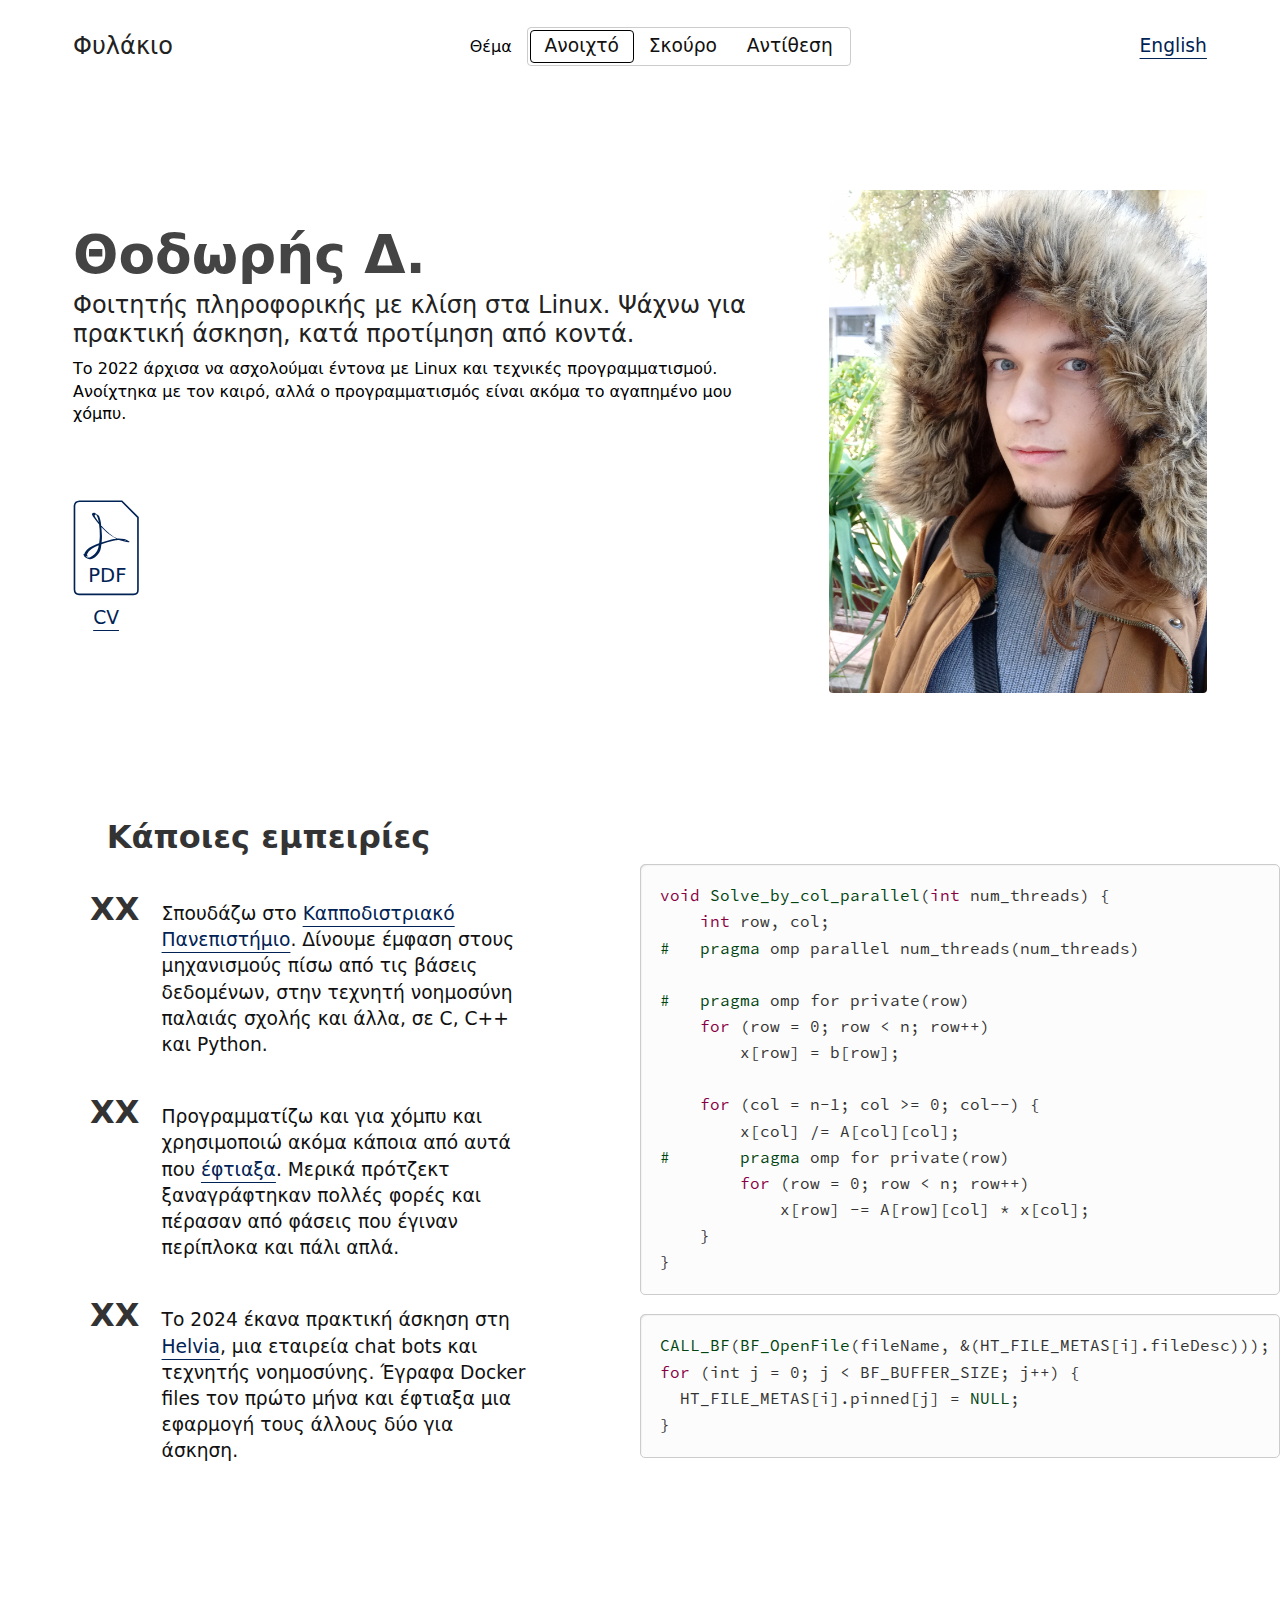
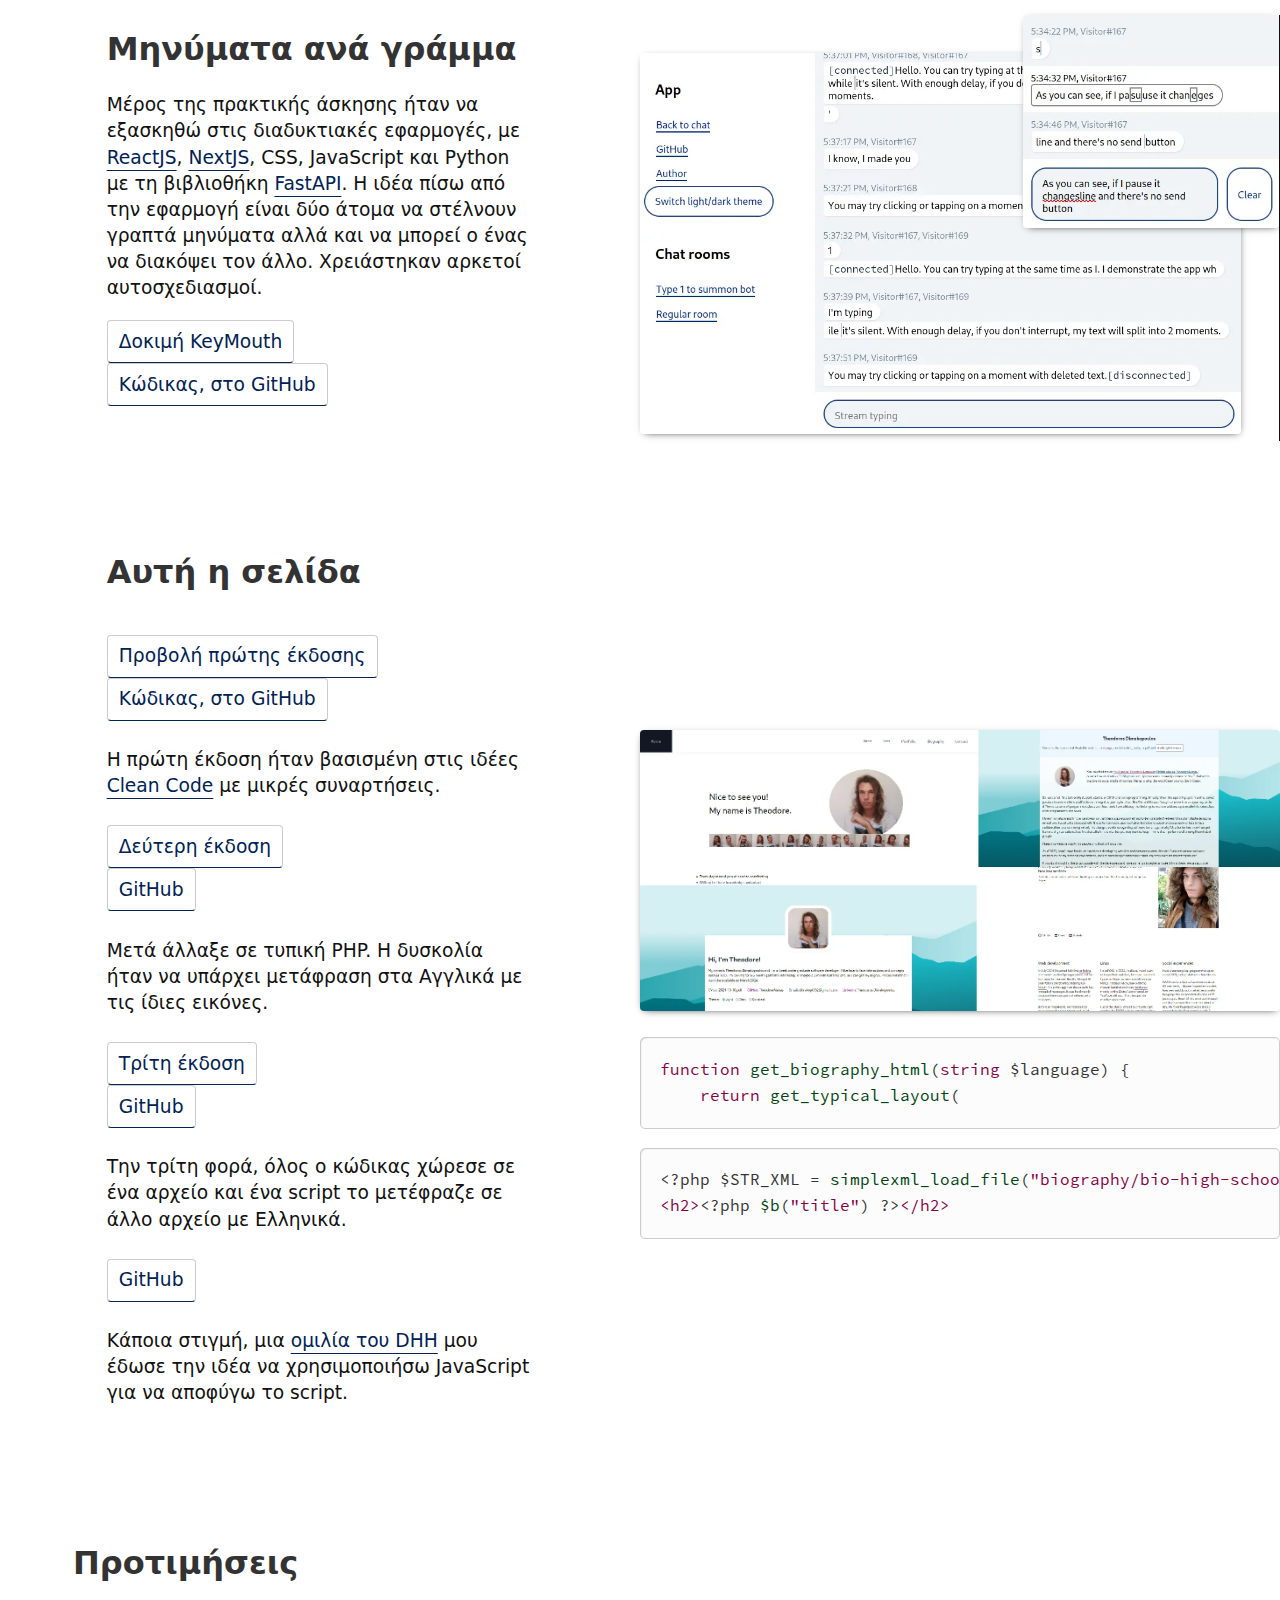
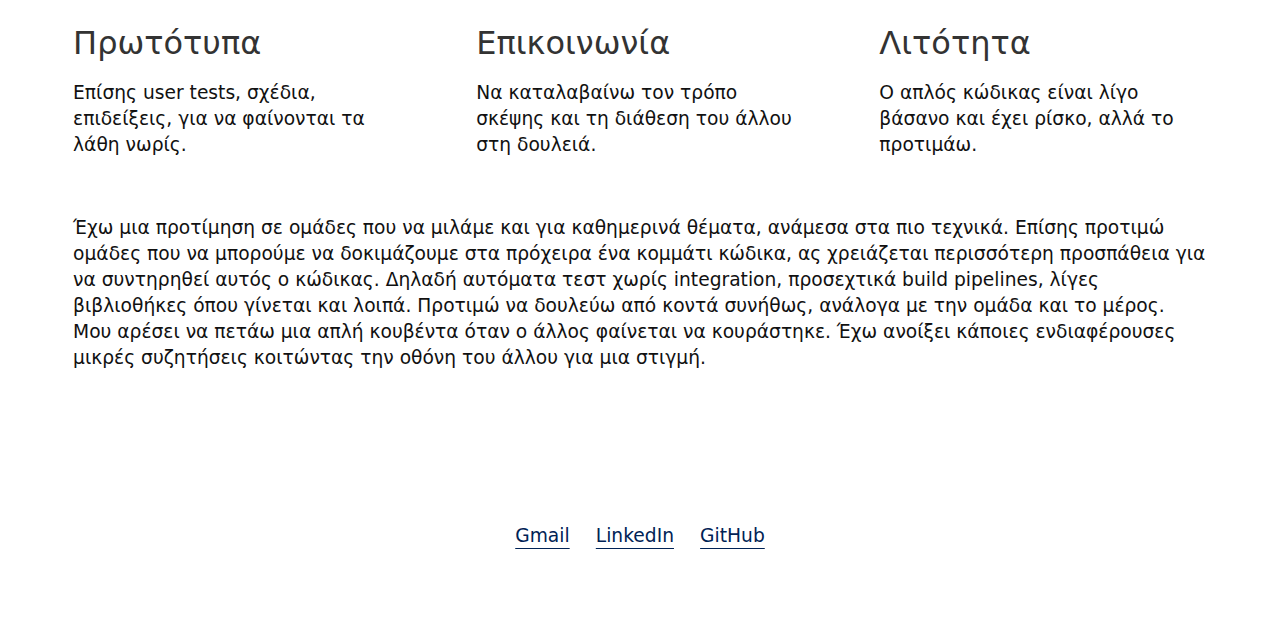
==== commit 6a0293fa: "complete framework change" ====
--- a/index-el.html
+++ b/index-el.html
@@ -8,114 +8,109 @@
     <meta name="robots" content="index, follow">
     <link rel="icon" href="favicon.ico">
     <link rel="stylesheet" href="style.css">
-    <script src="globals.js"></script>
+    <script src="g2.js"></script>
   </head>
   <body>
-    <div id="localization-structure">
-      <ol>
-        <li>
-          <ol>
-            <li>Θοδωρής</li>
-            <li>Θέμα</li>
+    <header>
+      <h1>Φυλάκιο</h1>
+      <ul id="theme-picker">
+        <li>Θέμα</li>
+        <li>Ανοιχτό</li>
+        <li>Σκούρο</li>
+        <li>Αντίθεση</li>
+        <li>(φορτώνει ή υπήρξε σφάλμα)</li>
+      </ul>
+      <u at=english>English</u>
+    </header>
+    <main>
+      <div class=card>
+        <section>
+          <h2><strong>Θοδωρής Δ.</strong></h2>
+          <p class=subtitle>Φοιτητής πληροφορικής με κλίση στα Linux. Ψάχνω για πρακτική άσκηση, κατά προτίμηση από κοντά.</p>
+          <p class=not-subtitle>Το 2022 άρχισα να ασχολούμαι έντονα με Linux και τεχνικές προγραμματισμού. Ανοίχτηκα με τον καιρό, αλλά ο προγραμματισμός είναι ακόμα το αγαπημένο μου χόμπυ.</p>
+          <a id=pdf-link href="r/cv-2024-10-10.pdf">CV PDF</a>
+        </section>
+        <i id=avatar>αντρικό πρόσωπο με χνουδωτή κουκούλα, μαλλί κάτω από τον όμο και πράσινα μάτια</i>
+      </div>
+      <div class=txtimg>
+        <section>
+          <h2>Κάποιες εμπειρίες</h2>
+          <ul class=xx>
+            <li>Σπουδάζω στο <u at=uni>Καπποδιστριακό Πανεπιστήμιο</u>. Δίνουμε έμφαση στους μηχανισμούς πίσω από τις βάσεις δεδομένων, στην τεχνητή νοημοσύνη παλαιάς σχολής και άλλα, σε C, C++ και Python.</li>
+            <li>Προγραμματίζω και για χόμπυ και χρησιμοποιώ ακόμα κάποια από αυτά που <u at=scmd>έφτιαξα</u>. Μερικά πρότζεκτ ξαναγράφτηκαν πολλές φορές και πέρασαν από φάσεις που έγιναν περίπλοκα και πάλι απλά.</li>
+            <li>Το 2024 έκανα πρακτική άσκηση στη <u at=helvia>Helvia</u>, μια εταιρεία chat bots και τεχνητής νοημοσύνης. Έγραφα Docker files τον πρώτο μήνα και έφτιαξα μια εφαρμογή τους άλλους δύο για άσκηση.</li>
+        </section>
+        <div id="code-under-experiences"></div>
+      </div>
+      <div class="txtimg keymouth">
+        <section>
+          <h2>Μηνύματα ανά γράμμα</h2>
+          <p>Μέρος της πρακτικής άσκησης ήταν να εξασκηθώ στις διαδυκτιακές εφαρμογές, με <u at=reactjs>ReactJS</u>, <u at=nextjs>NextJS</u>, CSS, JavaScript και Python με τη βιβλιοθήκη <u at=fastapi>FastAPI</u>. Η ιδέα πίσω από την εφαρμογή είναι δύο άτομα να στέλνουν γραπτά μηνύματα αλλά και να μπορεί ο ένας να διακόψει τον άλλο. Χρειάστηκαν αρκετοί αυτοσχεδιασμοί.</p>
+          <pre></pre>
+          <ul class=button-links>
+            <li><u at=keymouth>Δοκιμή KeyMouth</u></li>
+            <li><u at=keymouthgh>Κώδικας, στο GitHub</u></li>
+          </ul>
+        </section>
+        <div id="keymouth-images">
+          <i>Εφαρμογή μηνυμάτων που το πεδίο εισαγωγής λέει stream typing και ένα πλαϊνό μενού έχει συνδέσμους σε δύο εικονικά δωμάτια και στο GitHub.</i>
+          <i>Εφαρμογή μηνυμάτων με κουμπί clear αντί για κουμπί αποστολή, το πεδίο εισαγωγής έχει το ίδιο κείμενο με δύο μηνύματα και τα σβησμένα γράμματα φαίνονται και έχουν και περίγραμμα.</i>
+        </div>
+      </div>
+      <div class="txtimg this-portfolio">
+        <section>
+          <h2>Αυτή η σελίδα</h2>
+          <ul class=portfolio-iterations>
             <li>
-              <ol>
-                <li>Ανοιχτό</li>
-                <li>Σκούρο</li>
-                <li>Αντίθεσης</li>
-              </ol>
-            </li>
-            <li><u at=english>English</u></li>
-          </ol>
-          <li>
-            <h2>
-              <span></span><b>Θοδωρής Δ.</b>
-            </h2>
-            <big>
-              Φοιτητής πληροφορικής με κλίση στα Linux. Ψάχνω για πρακτική άσκηση, κατά προτίμηση από κοντά.
-            </big>
-            <p>
-              Το 2022 άρχισα να ασχολούμαι έντονα με Linux και τεχνικές προγραμματισμού. Ανοίχτηκα με τον καιρό, αλλά ο προγραμματισμός είναι ακόμα το αγαπημένο μου χόμπυ.
-            </p>
-            <i>αντρικό πρόσωπο με χνουδωτή κουκούλα, μαλλί κάτω από τον όμο και πράσινα μάτια</i>
-          </li>
-        </li>
-        <li>
-          <h2>Κάποιες εμπειρίες</h2>
-          <ol>
-            <li>
-              Σπουδάζω στο <u at=uni>Καπποδιστριακό Πανεπιστήμιο</u>. Δίνουμε έμφαση στους μηχανισμούς πίσω από τις βάσεις δεδομένων, στην τεχνητή νοημοσύνη παλαιάς σχολής και άλλα, σε C, C++ και Python.
+              <ul>
+                <li><u at=pf1>Προβολή πρώτης έκδοσης</u></li>
+                <li><u at=pf1gh>Κώδικας, στο GitHub</u></li>
+              </ul>
+              <p>Η πρώτη έκδοση ήταν βασισμένη στις ιδέες <u at=cleancode>Clean Code</u> με μικρές συναρτήσεις.</p>
             </li>
             <li>
-              Είχα λίγη επαφή με την ACM στο πρώτο και το τελευταίο εξάμηνο, στο πρώτο φτιάξαμε έναν απλό compiler και τώρα, το Φεβρουάριο του 2025, θα συμμετέχω στο διαγωνισμό <u at=sigmod>SIGMOD</u>.
+              <ul>
+                <li><u at=pf2>Δεύτερη έκδοση</u></li>
+                <li><u at=pf2gh>GitHub</u></li>
+              </ul>
+              <p>Μετά άλλαξε σε τυπική PHP. Η δυσκολία ήταν να υπάρχει μετάφραση στα Αγγλικά με τις ίδιες εικόνες.</p>
             </li>
             <li>
-              Προγραμματίζω και για χόμπυ και χρησιμοποιώ ακόμα <u at=scmd>κάποια</u> από αυτά που έφτιαξα. Μερικά πρότζεκτ ξαναγράφτηκαν πολλές φορές και πέρασαν από φάσεις που έγιναν περίπλοκα.
+              <ul>
+                <li><u at=pf3>Τρίτη έκδοση</u></li>
+                <li><u at=pf3gh>GitHub</u></li>
+              </ul>
+              <p>Την τρίτη φορά, όλος ο κώδικας χώρεσε σε ένα αρχείο και ένα script το μετέφραζε σε άλλο αρχείο με Ελληνικά.</p>
             </li>
             <li>
-              Το 2024 έκανα πρακτική άσκηση στη <u at=helvia>Helvia</u>, μια εταιρεία chat bots και τεχνητής νοημοσύνης. Έγραφα Docker files ένα μήνα και έφτιαξα μια εφαρμογή τους άλλους δύο για άσκηση.
+              <ul>
+                <li><u at=pf4gh>GitHub</u></li>
+              </ul>
+              <p>Κάποια στιγμή, μια <u at=nobuild>ομιλία του DHH</u> μου έδωσε την ιδέα να χρησιμοποιήσω JavaScript για να αποφύγω το script.</p>
             </li>
-          </ol>
-        </li>
-        <li>
-          <h2>Πρότζεκτ</h2>
-          <ol>
-            <li>
-              <h3><u at=keymouth>Εφαρμογή μηνυμάτων ανά γράμμα</u></h3>
-              <p>
-                Μέρος της πρακτικής άσκησης ήταν να εξασκηθώ στις διαδυκτιακές εφαρμογές, συγκεκριμένα με <u at=reactjs>ReactJS</u>, <u at=nextjs>NextJS</u>, CSS, JavaScript και Python με τη βιβλιοθήκη <u at=fastapi>FastAPI</u>. Σχεδίασα και προχώρησα αυτή την εφαρμογή μέχρι ένα σημείο. Η έμπνευση ήταν που μερικές φορές έρχεται ένα μακρύ μήνυμα και θα 'λεγε κανείς, μακάρι να μπορούσα να διακόψω το άλλο άτομο όσο το έγραφε. Το πρωτόκολλο επικοινωνίας και κάποια στοιχεία του UI χρειάστηκε να γραφτούν με το χέρι.
-              </p>
-              <p>Δοκιμή KeyMouth</p>
-              <p>Κώδικας, GitHub</p>
-              <i>Εφαρμογή μηνυμάτων που το πεδίο εισαγωγής λέει stream typing και ένα πλαϊνό μενού έχει συνδέσμους σε δύο εικονικά δωμάτια και στο GitHub.</i>
-              <i>Εφαρμογή μηνυμάτων με κουμπί clear αντί για κουμπί αποστολή, το πεδίο εισαγωγής έχει το ίδιο κείμενο με δύο μηνύματα και τα σβησμένα γράμματα φαίνονται και έχουν και περίγραμμα.</i>
-            </li>
-            <li>
-              <h3><u at=pfgh>Αυτή η σελίδα</u></h3>
-              <p>
-                Το 2023 η HTML εκτυπωνόταν από μικρές συναρτήσεις PHP σε στιλ <u at=cleancode>Clean Code</u>.
-              </p>
-              <u at=pf1>1η προσπάθεια</u>
-              <u at=pf1gh>GitHub</u>
-              <p>
-                Έπειτα έγραψα κανονική PHP. Το δύσκολο ήταν η μετάφραση στα Ελληνικά.
-              </p>
-              <u at=pf2>2η προσπάθεια</u>
-              <u at=pf2gh>GitHub</u>
-              <p>
-                Δοκίμασα και σκέτη HTML, με CSS, JS και SVG μέσα. Τη μετέφραζε ένα script.
-              </p>
-              <u at=pf3>3η προσπάθεια</u>
-              <u at=pf3gh>GitHub</u>
-              <p>
-                Μετά από μια <u at=nobuild>ομιλία του DHH</u>, αντικατέστησα το script με JavaScript.
-              </p>
-              <u at=pf4gh>GitHub</u>
-              <i>Τέσσερις οθόνες με ιστοσελίδα με το ίδιο πρόσωπο όπως αυτή αλλά διαφορετικά σχήματα, οι δύο έχουν βουνά στο υπόβαθρο.</i>
-            </li>
-          </ol>
-        </li>
-        <li>
-          <h2>Προτεραιότητες</h2>
-          <h3>Επίγνωση</h3>
-          <p>
-            Δηλαδή πρωτότυπα, user tests, σχέδια, επιδείξεις και απλές σκέψειες.
-          </p>
-          <h3>Επικοινωνία</h3>
-          <p>
-            Μου αρέσει να ξέρω γιατί κάποιος σκέφτεται με το δικό του τρόπο.
-          </p>
-          <h3>Λιτότητα</h3>
-          <p>
-            Προτιμώ απλό κώδικα, γενικά, ας χρειάζεται παραπάνω περιποίηση.
-          </p>
-        </li>
-        <li>
-          <h2>Προτιμήσεις</h2>
-          <p>
-            Γενικά προτιμώ πιο κοινωνικές ομάδες που να μιλάμε για εξόδους, να κοιτάμε ο ένας την οθόνη του άλλου, να κοροϊδεύουμε, να υπάρχουν άτομα με ενέργεια, ας είμαι λίγο εσωστρεφής. Έχω συνεργαστεί με εσωστρεφείς ομάδες και νομίζω ότι δεν είναι για μένα. Επίσης είμαι των γρήγορων builds και των γρήγορων αυτόματων τεστ που επιτρέπουν να κάνεις μια μικρή αλλαγή και να τη δοκιμάσεις σε ένα βαθμό στα γρήγορα. Δηλαδή αν μία από τις ομάδες κάνει build γρήγορα τις περισσότερες φορές, θα την προτιμούσα. Τέλος, προτιμώ τη συνεργασία από κοντά γιατί φαίνεται ποιος είναι συγκεντρωμένος, φαίνεται ποιος κοιτάει προς τα πέρα, φαίνεται πώς αντιδράει κανείς όταν λες κάτι και είναι πολύ πιο εύκολο να κοιτάξεις την οθόνη του άλλου και να ανοίξεις μια μικρή συζήτηση. Αυτά εξαρτώνται και από την ομάδα σίγουρα.
-          </p>
-        </li>
-      </ol>
-    </div>
+          </ul>
+        </section>
+        <div id="four-screenshots">Τέσσερις οθόνες με ιστοσελίδα με το ίδιο πρόσωπο όπως αυτή αλλά διαφορετικά σχήματα, οι δύο έχουν βουνά στο υπόβαθρο.</div>
+      </div>
+      <section class=values>
+        <h2>Προτιμήσεις</h2>
+        <ol>
+          <li>
+            <big>Πρωτότυπα</big>
+            <p>Επίσης user tests, σχέδια, επιδείξεις, για να φαίνονται τα λάθη νωρίς.</p>
+          </li>
+          <li>
+            <big>Επικοινωνία</big>
+            <p>Να καταλαβαίνω τον τρόπο σκέψης και τη διάθεση του άλλου στη δουλειά.</p>
+          </li>
+          <li>
+            <big>Λιτότητα</big>
+            <p>Ο απλός κώδικας είναι λίγο βάσανο και έχει ρίσκο, αλλά το προτιμάω.</p>
+          </li>
+        </ol>
+        <p>Έχω μια προτίμηση σε ομάδες που να μιλάμε και για καθημερινά θέματα, ανάμεσα στα πιο τεχνικά. Επίσης προτιμώ ομάδες που να μπορούμε να δοκιμάζουμε στα πρόχειρα ένα κομμάτι κώδικα, ας χρειάζεται περισσότερη προσπάθεια για να συντηρηθεί αυτός ο κώδικας. Δηλαδή αυτόματα τεστ χωρίς integration, προσεχτικά build pipelines, λίγες βιβλιοθήκες όπου γίνεται και λοιπά. Προτιμώ να δουλεύω από κοντά συνήθως, ανάλογα με την ομάδα και το μέρος. Μου αρέσει να πετάω μια απλή κουβέντα όταν ο άλλος φαίνεται να κουράστηκε. Έχω ανοίξει κάποιες ενδιαφέρουσες μικρές συζητήσεις κοιτώντας την οθόνη του άλλου για μια στιγμή.</p>
+      </section>
+    </main>
+    <footer id="links-at-the-bottom"></footer>
   </body>
 </html>
--- a/style.css
+++ b/style.css
@@ -1,7 +1,7 @@
 /*
  Copyright (c) 2024 Dimakopoulos Theodoros <dimakopt732@gmail.com>
  See LICENSE.
- Search for the string "/*---" in this file to jump to sections.
+ Search for the string "*---" in this file to jump to sections.
 */
 
 
@@ -9,210 +9,141 @@
 
 :root { color-scheme: light dark; }
 
-[data-sch=light] .bg { background-color: #fff; }
-[data-sch=light] a,
-[data-sch=light] a.fs1 { color: #025; }
-[data-sch=light] a:visited { color: #302; }
-[data-sch=light] .fs1, [data-sch=light] .fs1Marker::marker { color: #000; }
-[data-sch=light] .fs2, [data-sch=light] .fs2Marker::marker { color: #111; }
-[data-sch=light] .fs3, [data-sch=light] .fs3Marker::marker { color: #222; }
-[data-sch=light] .fs4, [data-sch=light] .fs4Marker::marker { color: #333; }
-[data-sch=light] .fs5, [data-sch=light] .fs5Marker::marker { color: #444; }
-[data-sch=light] .fs6, [data-sch=light] .fs6Marker::marker { color: #444; }
-
-[data-sch=contr] .bg { background-color: #000; }
-[data-sch=contr] a,
-[data-sch=contr] a.fs1 { color: #ff0; }
-[data-sch=contr] a:visited { color: #ffa; }
-
-.bg { background-color: #333; }
-a,
-a.fs1 { color: #bcf; }
-a:visited { color: #dcd; }
-.fs1, .fs1Marker::marker { color: #eee; }
-.fs2, .fs2Marker::marker { color: #ddd; }
-.fs3, .fs3Marker::marker { color: #ccc; }
-.fs4, .fs4Marker::marker { color: #bbb; }
-.fs5, .fs5Marker::marker { color: #bbb; }
-.fs6, .fs6Marker::marker { color: #bbb; }
-
-[data-sch=light] .code1 b { color: #804; }
-[data-sch=light] .code1 i { color: #041; }
-[data-sch=light] .code1 {
-    background-color: #fafafa;
-    border: 1px solid #ccc;
-    color: #333;
-}
-
-[data-sch=contr] .code1 b { color: #ff0; }
-[data-sch=contr] .code1 i { color: #fff; }
-[data-sch=contr] .code1 {
-    background-color: #000;
-    border: 1px solid #777;
-    color: #fff;
-}
-
-.code1 b { color: #da8; }
-.code1 i { color: #dad; }
-.code1 {
-    background-color: #282828;
-    border: 1px solid #444;
-    color: #ccc;
+[data-sch=light] {
+    --cbg: #fff; --c-faded-border: #ccc; --c-faded-bg: #f8f8f8;
+    --ca: #025; --cavisited: #302; --cabg: #fff;
+    --c1: #000; --c2: #111; --c3: #222; --c4: #333; --c5: #444; --c6: #444;
+    --code-bg: #fcfcfc; --code-border: var(--c-faded-border);
+    --code1: #333; --code2: #804; --code3: #041;
+}
+[data-sch=contr] {
+    --cbg: #000; --c-faded-border: #333; --c-faded-bg: #000;
+    --ca: #ff0; --cavisited: #ffa; --cabg: #000;
+    --c1: #eee; --c2: #ddd; --c3: #ccc; --c4: #bbb; --c5: #bbb; --c6: #bbb;
+    --code-bg: #000; --code-border: var(--c-faded-border);
+    --code1: #fff; --code2: #ff0; --code3: #fff;
+}
+[data-sch=dark] {
+    --cbg: #252528; --c-faded-border: #505055; --c-faded-bg: var(--cbg);
+    --ca: #bcf; --cavisited: #dcd; --cabg: #202024;
+    --c1: #eee; --c2: #ddd; --c3: #ccc; --c4: #bbb; --c5: #bbb; --c6: #bbb;
+    --code-bg: #202024; --code-border: #303033;
+    --code1: #ccc; --code2: #da8; --code3: #dad;
+}
+
+
+/*--- Lengths ---*/
+
+:root {
+    --e2: 0.8em;
+    --e3: 1.4em;
+    --e4: 2em;
+    --e5: 3em;
+    --r5: 0.6rem;
+    --a1: 1.4cm;
+    --a2: 1.8cm;
+    --a3: 2.2cm;
+}
+@media (min-width: 20cm) {
+    :root {
+        --a1: 2cm;
+        --a2: 3cm;
+        --a3: 4cm;
+    }
+}
+
+
+/*--- Fonts ---*/
+
+:root {
+    --fs1: 12pt; --lh1: 1.4em;
+    --fs2: 14pt; --lh2: 1.4em;
+    --fs3: 18pt; --lh3: 1.2em;
+    --fs4: 24pt; --lh4: 1.1em;
+    --fs5: 28pt; --lh5: 1em;
+    --fs6: 32pt; --lh6: 1em;
+}
+@media (min-width: 20cm) {
+    :root {
+        --fs6: 40pt; --lh6: 1em;
+    }
+}
+
+
+div.card > section > p.not-subtitle,
+header > fieldset > legend > span {
+    font-size: var(--fs1);
+    line-height: var(--lh1);
+    color: var(--c1);
+}
+body {
+    font-size: var(--fs2);
+    line-height: var(--lh2);
+    color: var(--c2);
+}
+div.card > section > p.subtitle,
+header > h1 {
+    font-size: var(--fs3);
+    line-height: var(--lh3);
+    color: var(--c3);
+}
+h2,
+ul.xx > li::marker,
+section.values > ol > li > big {
+    font-size: var(--fs4);
+    line-height: var(--lh4);
+    color: var(--c4);
+}
+div.card > section > h2 {
+    font-size: var(--fs6);
+    line-height: var(--lh6);
+    color: var(--c6);
 }
 
 
 /*--- Class independent styling ---*/
 
-body { font-family: system-ui,sans-serif; margin: 0; }
-a { text-underline-offset: 0.3em; }
+body {
+    font-family: system-ui,sans-serif;
+    margin: 0;
+    background-color: var(--cbg);
+}
+
+a { text-underline-offset: 0.3em; color: var(--ca); }
+a:visited { color: var(--cavisited); }
+a:hover { background-color: var(--c-faded-bg) !important; }
 input, label { cursor: pointer; }
 
 
-/*--- Outlined links ---*/
-
-.outlined {
-    border-radius: 4px; border-bottom: 1px solid;
-    display: inline-block; padding: 0.4em 0.6em;
-    text-decoration: none;
-    box-shadow: 0 0 1px 0;
-}
-
-
 /*--- Code snippets ---*/
 
-pre.code1 { overflow-x: scroll; padding: 1em; border-radius: 5px; }
-pre.code1 > code { font-size: 12pt; }
-pre.code1 b { font-weight: normal; }
-pre.code1 i { font-style: normal; }
-pre.code1 code { font-family: source-code-pro-regular,monospace; }
+pre.code1 {
+    overflow-x: scroll;
+    padding: 1em;
+    background-color: var(--code-bg);
+    border: 1px solid var(--code-border);
+    color: var(--code1);
+    box-sizing: border-box;
+}
+@media (min-width: 30cm) {
+    pre.code1 {
+        border-radius: 5px;
+        width: 50vw;  /* if the grid changes, this will cause trouble */
+    }
+}
+[data-sch=light] pre.code1 {
+    box-shadow: inset 2px 2px 3px -4px;
+}
+pre.code1 b { color: var(--code2); font-weight: normal; }
+pre.code1 i { color: var(--code3); font-style: normal; }
+pre.code1 > code {
+    font-size: var(--fs1);
+    line-height: var(--lh1);
+    font-family: source-code-pro-regular,monospace;
+}
 @font-face {
     font-family: source-code-pro-regular;
     src: url(r/source-code-pro-regular.otf);
-}
-
-
-/*--- Header and lists ---*/
-
-.ls1 { display: flex; flex-wrap: wrap; column-gap: 1.4em; padding: 0; }
-.ls1 > li { list-style: none; }
-.ls1 > li > a { display: flex; align-items: center; gap: 0.4em; padding: 1em 0; }
-.ls2 { padding: 0; margin: 0.5em 0; list-style: none; }
-.ls2 > li > label { display: inline-block; padding: 0.2em 0; }
-.column { margin: 0 auto; max-width: 30cm; padding: 0 1rem; }
-.column2 { margin: 0 auto; max-width: 60cm; padding: 0; }
-.header { position: relative; }
-
-.pdfAnchor {
-    display: flex; flex-direction: column; align-items: center; gap: 0.5em;
-    margin: 4em 0;
-}
-
-
-/*--- Fonts ---*/
-
-.fs1, .fs1Marker::marker { font-size: 12pt; line-height: 1.4em; }
-.fs2, .fs2Marker::marker { font-size: 14pt; line-height: 1.4em; }
-.fs3, .fs3Marker::marker { font-size: 18pt; line-height: 1.2em; }
-.fs4, .fs4Marker::marker { font-size: 24pt; line-height: 1.1em; }
-.fs5, .fs5Marker::marker { font-size: 28pt; line-height: 1em; }
-.fs6, .fs6Marker::marker { font-size: 32pt; line-height: 1em; }
-.fwn { font-weight: normal; }
-.bigMarker::marker { font-weight: bold; content: "XX  "; }
-
-
-/*--- Images and flexing ---*/
-
-.img { display: block; border-radius: 4px; }
-.flex { display: flex; }
-.w3-100 { width: min(12cm, 100%); }
-.w100 { width: 100%; }
-.flexac { display: flex; align-items: center; }
-.flexjc { display: flex; justify-content: center; }
-.flexw { flex-wrap: wrap; }
-.spc { justify-content: space-between; }
-.nolist { list-style: none; padding: 0; }
-
-
-/*--- Spacing ---*/
-
-.m20 { margin: 0.6rem 0; }
-.m30 { margin: 1rem 0; }
-.m40 { margin: 2em 0; }
-.ml2 { margin-left: 0.2em; }
-.ml3 { margin-left: 0.5em; }
-.ml4 { margin-left: 1em; }
-.ml5 { margin-left: 4em; }
-.mt0 { margin-top: 0; }
-.mt1 { margin-top: 1.4cm; }
-.mt2 { margin-top: 1.8cm; }
-.mt3 { margin-top: 2.2cm; }
-.mt4 { margin-top: 2.6cm; }
-.mt5 { margin-top: 3.0cm; }
-.p20 { padding: 1rem 0; }
-.p30 { padding: 2rem 0; }
-.pl3 { padding-left: 1em; }
-.pl4 { padding-left: 2em; }
-.pl5 { padding-left: 3em; }
-.pr2 { padding-right: 0.3em; }
-.pr3 { padding-right: 1em; }
-.pr4 { padding-right: 2em; }
-.pt2 { padding-top: 1rem; }
-.gap3 { column-gap: 1cm; }
-.gap4 { column-gap: 2cm; }
-
-
-/*--- Dekstop - only CSS ---*/
-
-@media (min-width: 20cm) {
-    .wide-flex { display: flex; }
-    .wide-fix-size { width: min(10cm, 40vw); }
-    .fs6 { font-size: 40pt; line-height: 1em; }
-    .mt1 { margin-top: 2cm; }
-    .mt2 { margin-top: 3cm; }
-    .mt3 { margin-top: 4cm; }
-    .mt4 { margin-top: 5cm; }
-    .mt5 { margin-top: 8cm; }
-    .pdfAnchor { width: max-content; }
-    .cards1 {
-        display: grid;
-        gap: 1cm 2cm;
-        grid-template-columns: repeat(auto-fit, minmax(min(100%, 5cm), 1fr));
-    }
-    .desktop-txtcent { text-align: center; }
-}
-
-.pad-like-card { padding-left: 1rem; }
-.card11 { margin: 1rem; }
-@media (min-width: 30cm) {
-    .card1 {
-        display: grid;
-        grid-template-columns: 1fr 6fr 1fr 8fr;
-        grid-template-areas: "_1 tt _2 ii";
-        align-items: center;
-    }
-    .pad-like-card { padding-left: 6.25%; }
-    .card11 { grid-area: tt; margin: 0; }
-    .card12 { grid-area: ii; }
-}
-
-
-/*--- The 2 overlapping images ---*/
-
-.overlapping-images {
-    position: relative;
-    padding-top: 1cm;
-    padding-right: 1cm;
-    border-right: 1px solid;
-    box-sizing: border-box;
-}
-.small-up-right {
-    position: absolute; top: 0; right: 0; width: 40%;
-}
-.shadow {
-    box-shadow: 0 0 4cm -3cm;
-}
-.faded-underline {
-    box-shadow: 0 3px 3px -5px;
 }
 
 
@@ -236,8 +167,8 @@
     padding: 2px;
     margin: 0;
     display: inline-block;
-    border-radius: 1em;
-    box-shadow: currentColor 0 0 3px -2px;
+    border-radius: 4px;
+    border: 1px solid var(--c-faded-border);
 }
 fieldset.inp-pill-choice > ol > li {
     display: inline-block;
@@ -255,7 +186,7 @@
         left: 0;
         bottom: 0;
         right: 0;
-        border-radius: 100vw;
+        border-radius: 4px;
         margin: 0;
         box-sizing: border-box;
         cursor: pointer;
@@ -264,6 +195,163 @@
         border: 1px solid;
     }
     fieldset.inp-pill-choice > ol > li > label > input[type="radio"]:hover:not(:checked) {
-        box-shadow: currentColor 0 0 3px -1px;
-    }
-}
+        border: 1px solid var(--c-faded-border);
+    }
+}
+
+
+/*--- Top to bottom elements ---*/
+
+header, div.card, section.values {
+    margin: 0 auto; max-width: 30cm; padding: 0 1rem;
+}
+div.experiences, section.projects {  /* TODO it works, though, there's no .projects */
+    margin: 0 auto; max-width: 60cm; padding: 0;
+}
+header {
+    display: flex;
+    align-items: center;
+    flex-wrap: wrap;
+    justify-content: space-between;
+    column-gap: 1cm;
+    padding-top: 1rem;
+}
+header > h1 {
+    font-weight: normal;
+}
+header > fieldset > legend > span {
+    margin-left: 0.5em;
+}
+div.card > section > h2 {
+    font-weight: normal;
+    margin: var(--a3) 0 var(--r5) 0;
+}
+div.card > section > p.subtitle {
+    margin: var(--r5) 0;
+}
+div.card > section > p.not-subtitle {
+    margin: var(--r5) 0;
+}
+div.card > picture {
+    margin-top: var(--a2);
+}
+div.card > picture > img {
+    display: block;
+    border-radius: 4px;
+    width: min(12cm, 100%);
+}
+@media (min-width: 20cm) {
+    div.card { display: flex; gap: 2cm; }
+    div.card > picture > img { width: min(10cm, 40vw); }
+    div.card a.pdf-anchor { width: max-content; }
+}
+a.pdf-anchor {
+    display: flex; flex-direction: column; align-items: center; gap: 0.5em;
+    margin: 4em 0;
+}
+div.txtimg {
+    margin-top: var(--a2);
+}
+div.txtimg > section { margin: 1rem; }
+div.txtimg > div img { border-radius: 4px; }
+@media (min-width: 30cm) {
+    div.txtimg {
+        display: grid;
+        grid-template-columns: 1fr 4fr 1fr 6fr;
+        grid-template-areas: "_1 tt _2 ii";
+        align-items: center;
+    }
+    div.txtimg > section { grid-area: tt; margin: 0; }
+    div.txtimg > div { grid-area: ii; }
+}
+h2 {
+    margin-top: 0;
+    margin-bottom: var(--e2);
+}
+ul.xx > li {
+    margin: var(--e4) 0;
+    margin-left: var(--e2);
+}
+ul.xx > li::marker {
+    font-weight: bold;
+    content: "XX  ";
+}
+ul.button-links {
+    display: flex; flex-wrap: wrap; column-gap: var(--e3);
+    padding: 0; list-style: none;
+}
+div.txtimg.keymouth > div,
+div.txtimg.keymouth > div img {
+    width: 100%;
+}
+.overlapping-images {
+    position: relative;
+    padding-top: 1cm;
+    padding-right: 1cm;
+    border-right: 1px solid;
+    box-sizing: border-box;
+}
+[data-sch=light] .overlapping-images img {
+    box-shadow: 1px 2px 8px -4px;
+}
+.small-up-right {
+    position: absolute; top: 0; right: 0; width: 40%;
+}
+ul.portfolio-iterations > li > ul > li > a,
+ul.button-links > li > a {
+    border-radius: 4px;
+    border: 1px solid var(--c-faded-border);
+    border-bottom: 1px solid;
+    display: inline-block; padding: 0.4em 0.6em;
+    text-decoration: none;
+    background-color: var(--cabg);
+}
+ul.portfolio-iterations > li > ul > li > a:hover,
+ul.button-links > li > a:hover {
+    border-bottom: 1px solid var(--c-faded-border);
+    text-decoration: underline;
+}
+ul.portfolio-iterations { list-style: none; padding: 0; }
+ul.portfolio-iterations > li {
+    display: flex; gap: var(--e3); padding: 0; margin: var(--e3) 0;
+}
+ul.portfolio-iterations > li > * { display: inline-block; }
+ul.portfolio-iterations > li > ul { list-style: none; padding: 0; }
+ul.portfolio-iterations > li > ul > li { width: max-content; }
+ul.portfolio-iterations > li > p { margin: 0; }
+@media (max-width: 38cm) {
+    ul.portfolio-iterations > li { flex-wrap: wrap; }
+}
+div.this-portfolio > section > h2 {
+    margin-bottom: var(--e3);    
+}
+[data-sch=light] div.this-portfolio > div img {
+    box-shadow: 0 2px 8px -4px;
+}
+div.this-portfolio > div,
+div.this-portfolio > div img {
+    width: 100%;
+}
+
+section.values > h2 {
+    margin-top: var(--a2);
+    margin-bottom: var(--e3);
+}
+section.values > ol {
+    list-style: none; padding: 0;
+}
+@media (min-width: 20cm) {
+    section.values > ol {
+        display: grid;
+        gap: 1cm 2cm;
+        grid-template-columns: repeat(auto-fit, minmax(min(100%, 5cm), 1fr));
+        margin-bottom: 1cm;
+    }
+}
+footer#links-at-the-bottom > ul {
+    list-style: none;
+    padding: 0;
+    margin-top: var(--a3);
+    padding-bottom: var(--a1);
+    display: flex; ; column-gap: 1.4em; justify-content: center;
+}
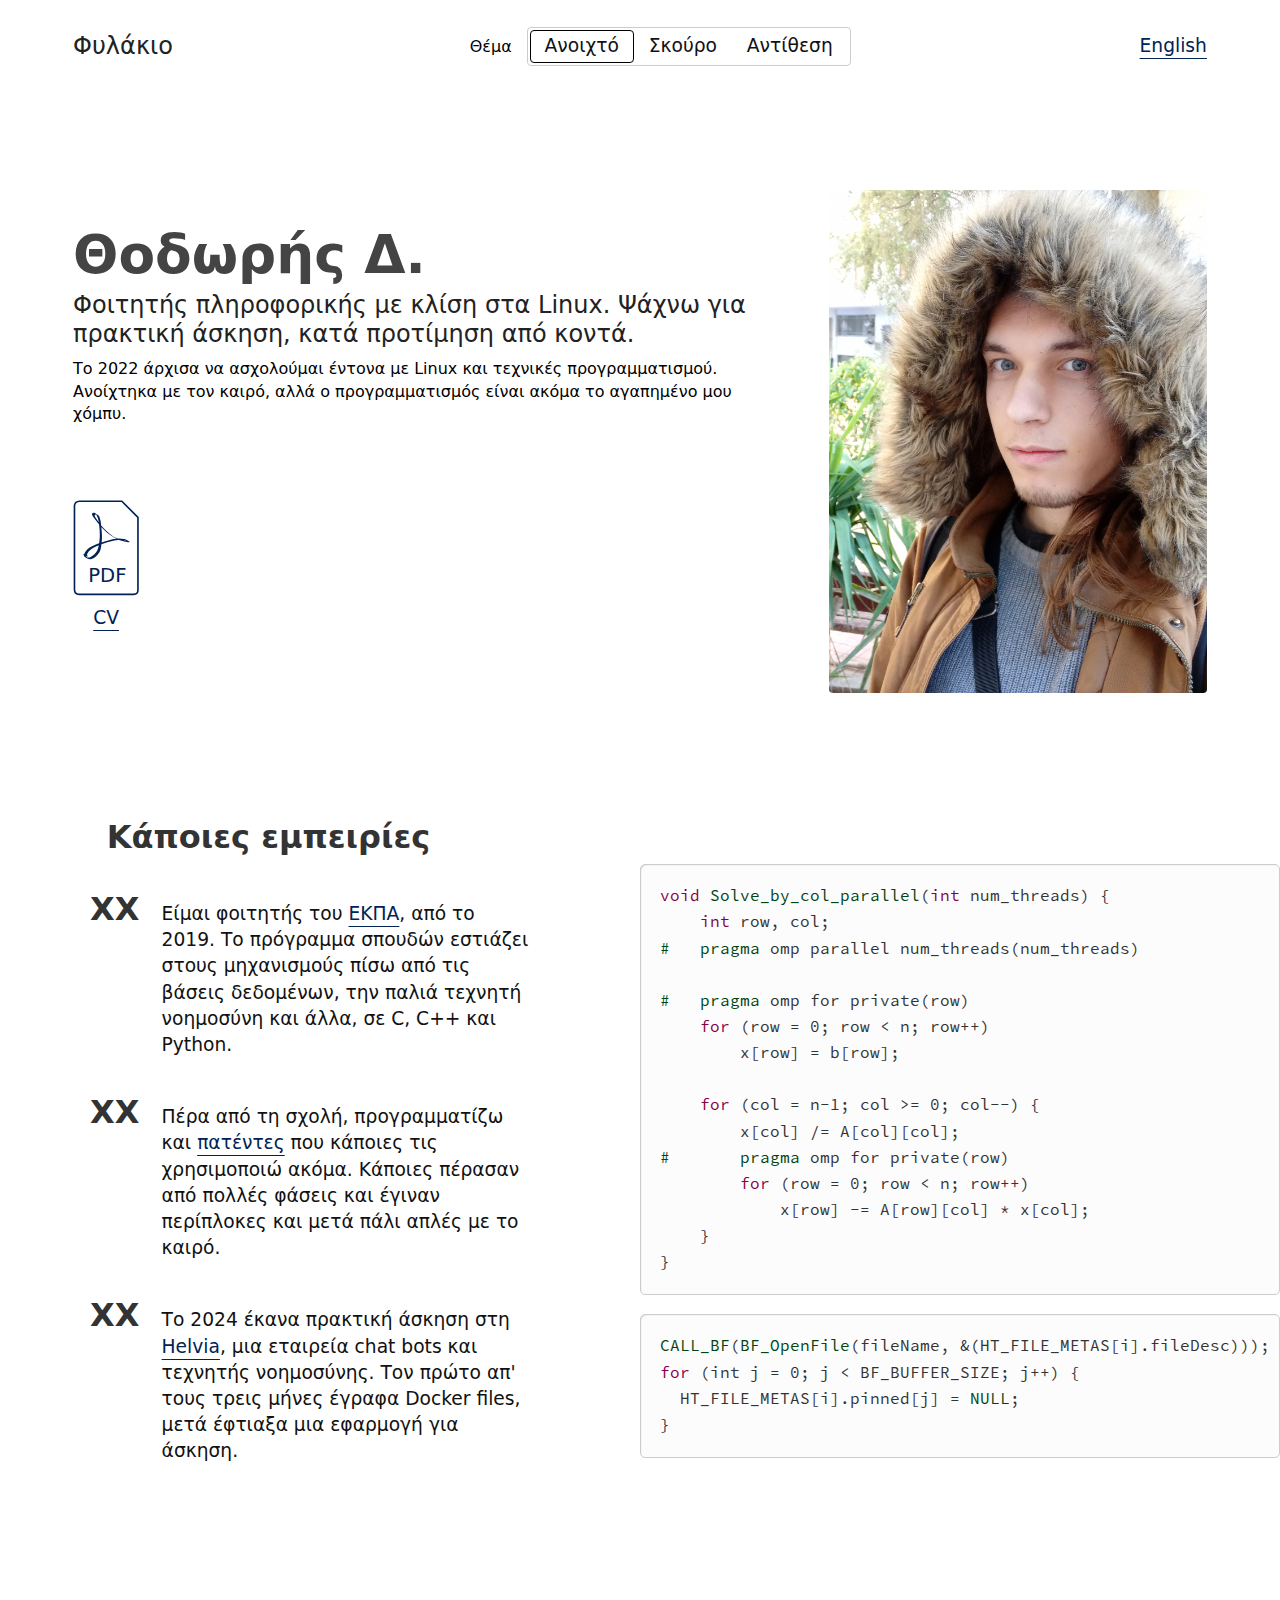
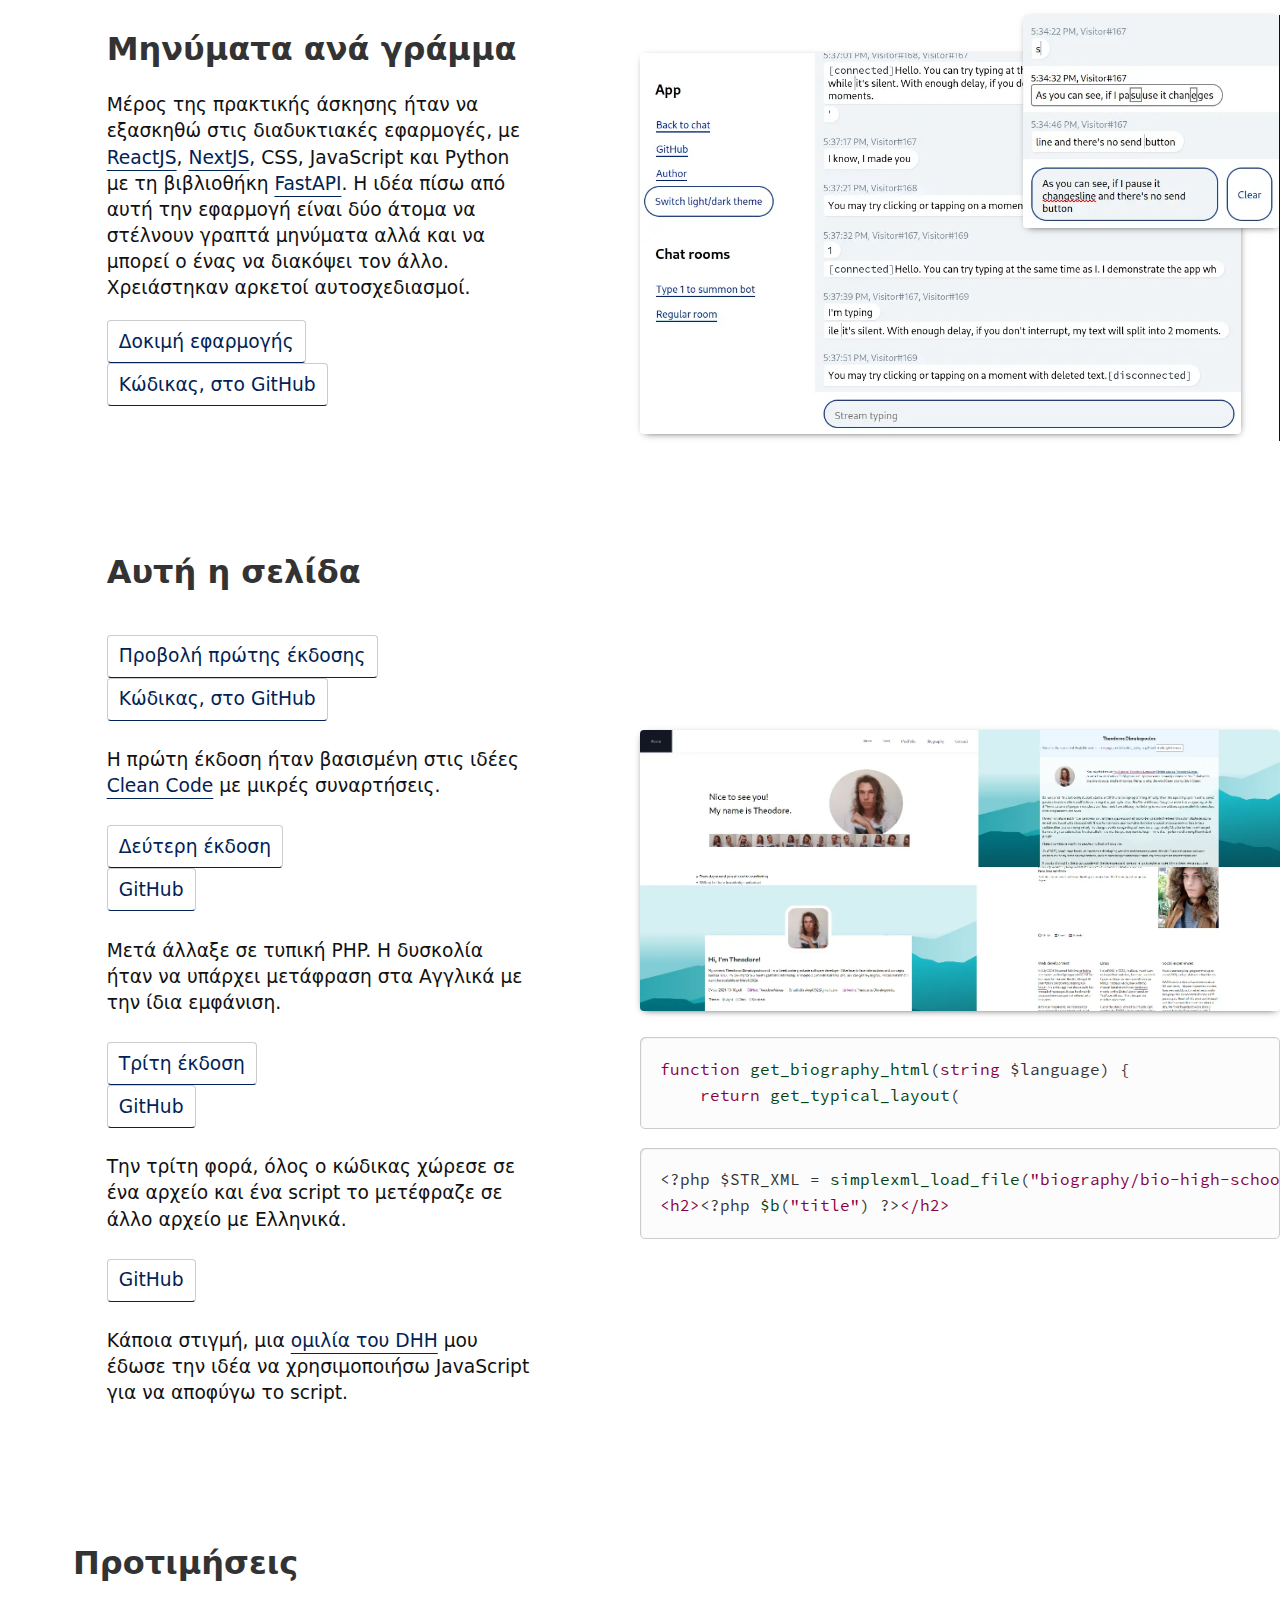
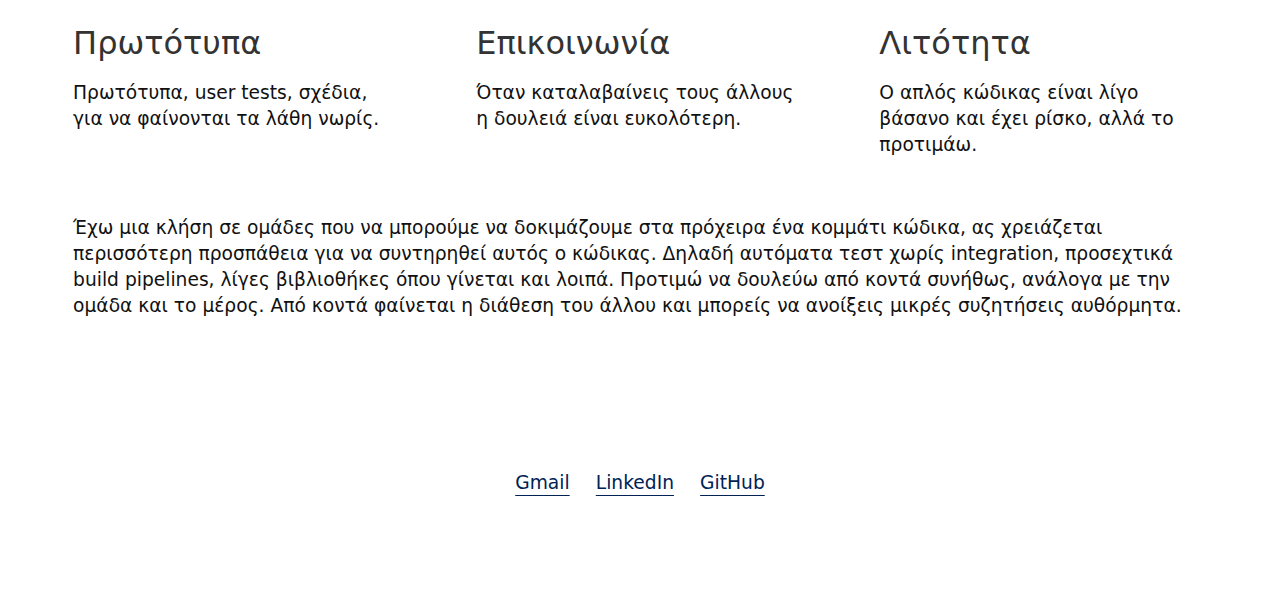
==== commit 1ccdba4b: "much better text (how many times have I said that)" ====
--- a/index-el.html
+++ b/index-el.html
@@ -8,7 +8,7 @@
     <meta name="robots" content="index, follow">
     <link rel="icon" href="favicon.ico">
     <link rel="stylesheet" href="style.css">
-    <script src="g2.js"></script>
+    <script src="globals.js"></script>
   </head>
   <body>
     <header>
@@ -36,19 +36,19 @@
         <section>
           <h2>Κάποιες εμπειρίες</h2>
           <ul class=xx>
-            <li>Σπουδάζω στο <u at=uni>Καπποδιστριακό Πανεπιστήμιο</u>. Δίνουμε έμφαση στους μηχανισμούς πίσω από τις βάσεις δεδομένων, στην τεχνητή νοημοσύνη παλαιάς σχολής και άλλα, σε C, C++ και Python.</li>
-            <li>Προγραμματίζω και για χόμπυ και χρησιμοποιώ ακόμα κάποια από αυτά που <u at=scmd>έφτιαξα</u>. Μερικά πρότζεκτ ξαναγράφτηκαν πολλές φορές και πέρασαν από φάσεις που έγιναν περίπλοκα και πάλι απλά.</li>
-            <li>Το 2024 έκανα πρακτική άσκηση στη <u at=helvia>Helvia</u>, μια εταιρεία chat bots και τεχνητής νοημοσύνης. Έγραφα Docker files τον πρώτο μήνα και έφτιαξα μια εφαρμογή τους άλλους δύο για άσκηση.</li>
+            <li>Είμαι φοιτητής του <u at=uni>ΕΚΠΑ</u>, από το 2019. Το πρόγραμμα σπουδών εστιάζει στους μηχανισμούς πίσω από τις βάσεις δεδομένων, την παλιά τεχνητή νοημοσύνη και άλλα, σε C, C++ και Python.</li>
+            <li>Πέρα από τη σχολή, προγραμματίζω και <u at=scmd>πατέντες</u> που κάποιες τις χρησιμοποιώ ακόμα. Κάποιες πέρασαν από πολλές φάσεις και έγιναν περίπλοκες και μετά πάλι απλές με το καιρό.</li>
+            <li>Το 2024 έκανα πρακτική άσκηση στη <u at=helvia>Helvia</u>, μια εταιρεία chat bots και τεχνητής νοημοσύνης. Τον πρώτο απ' τους τρεις μήνες έγραφα Docker files, μετά έφτιαξα μια εφαρμογή για άσκηση.</li>
         </section>
         <div id="code-under-experiences"></div>
       </div>
       <div class="txtimg keymouth">
         <section>
           <h2>Μηνύματα ανά γράμμα</h2>
-          <p>Μέρος της πρακτικής άσκησης ήταν να εξασκηθώ στις διαδυκτιακές εφαρμογές, με <u at=reactjs>ReactJS</u>, <u at=nextjs>NextJS</u>, CSS, JavaScript και Python με τη βιβλιοθήκη <u at=fastapi>FastAPI</u>. Η ιδέα πίσω από την εφαρμογή είναι δύο άτομα να στέλνουν γραπτά μηνύματα αλλά και να μπορεί ο ένας να διακόψει τον άλλο. Χρειάστηκαν αρκετοί αυτοσχεδιασμοί.</p>
+          <p>Μέρος της πρακτικής άσκησης ήταν να εξασκηθώ στις διαδυκτιακές εφαρμογές, με <u at=reactjs>ReactJS</u>, <u at=nextjs>NextJS</u>, CSS, JavaScript και Python με τη βιβλιοθήκη <u at=fastapi>FastAPI</u>. Η ιδέα πίσω από αυτή την εφαρμογή είναι δύο άτομα να στέλνουν γραπτά μηνύματα αλλά και να μπορεί ο ένας να διακόψει τον άλλο. Χρειάστηκαν αρκετοί αυτοσχεδιασμοί.</p>
           <pre></pre>
           <ul class=button-links>
-            <li><u at=keymouth>Δοκιμή KeyMouth</u></li>
+            <li><u at=keymouth>Δοκιμή εφαρμογής</u></li>
             <li><u at=keymouthgh>Κώδικας, στο GitHub</u></li>
           </ul>
         </section>
@@ -73,7 +73,7 @@
                 <li><u at=pf2>Δεύτερη έκδοση</u></li>
                 <li><u at=pf2gh>GitHub</u></li>
               </ul>
-              <p>Μετά άλλαξε σε τυπική PHP. Η δυσκολία ήταν να υπάρχει μετάφραση στα Αγγλικά με τις ίδιες εικόνες.</p>
+              <p>Μετά άλλαξε σε τυπική PHP. Η δυσκολία ήταν να υπάρχει μετάφραση στα Αγγλικά με την ίδια εμφάνιση.</p>
             </li>
             <li>
               <ul>
@@ -97,18 +97,18 @@
         <ol>
           <li>
             <big>Πρωτότυπα</big>
-            <p>Επίσης user tests, σχέδια, επιδείξεις, για να φαίνονται τα λάθη νωρίς.</p>
+            <p>Πρωτότυπα, user tests, σχέδια, για να φαίνονται τα λάθη νωρίς.</p>
           </li>
           <li>
             <big>Επικοινωνία</big>
-            <p>Να καταλαβαίνω τον τρόπο σκέψης και τη διάθεση του άλλου στη δουλειά.</p>
+            <p>Όταν καταλαβαίνεις τους άλλους η δουλειά είναι ευκολότερη.</p>
           </li>
           <li>
             <big>Λιτότητα</big>
             <p>Ο απλός κώδικας είναι λίγο βάσανο και έχει ρίσκο, αλλά το προτιμάω.</p>
           </li>
         </ol>
-        <p>Έχω μια προτίμηση σε ομάδες που να μιλάμε και για καθημερινά θέματα, ανάμεσα στα πιο τεχνικά. Επίσης προτιμώ ομάδες που να μπορούμε να δοκιμάζουμε στα πρόχειρα ένα κομμάτι κώδικα, ας χρειάζεται περισσότερη προσπάθεια για να συντηρηθεί αυτός ο κώδικας. Δηλαδή αυτόματα τεστ χωρίς integration, προσεχτικά build pipelines, λίγες βιβλιοθήκες όπου γίνεται και λοιπά. Προτιμώ να δουλεύω από κοντά συνήθως, ανάλογα με την ομάδα και το μέρος. Μου αρέσει να πετάω μια απλή κουβέντα όταν ο άλλος φαίνεται να κουράστηκε. Έχω ανοίξει κάποιες ενδιαφέρουσες μικρές συζητήσεις κοιτώντας την οθόνη του άλλου για μια στιγμή.</p>
+        <p>Έχω μια κλήση σε ομάδες που να μπορούμε να δοκιμάζουμε στα πρόχειρα ένα κομμάτι κώδικα, ας χρειάζεται περισσότερη προσπάθεια για να συντηρηθεί αυτός ο κώδικας. Δηλαδή αυτόματα τεστ χωρίς integration, προσεχτικά build pipelines, λίγες βιβλιοθήκες όπου γίνεται και λοιπά. Προτιμώ να δουλεύω από κοντά συνήθως, ανάλογα με την ομάδα και το μέρος. Από κοντά φαίνεται η διάθεση του άλλου και μπορείς να ανοίξεις μικρές συζητήσεις αυθόρμητα.</p>
       </section>
     </main>
     <footer id="links-at-the-bottom"></footer>
